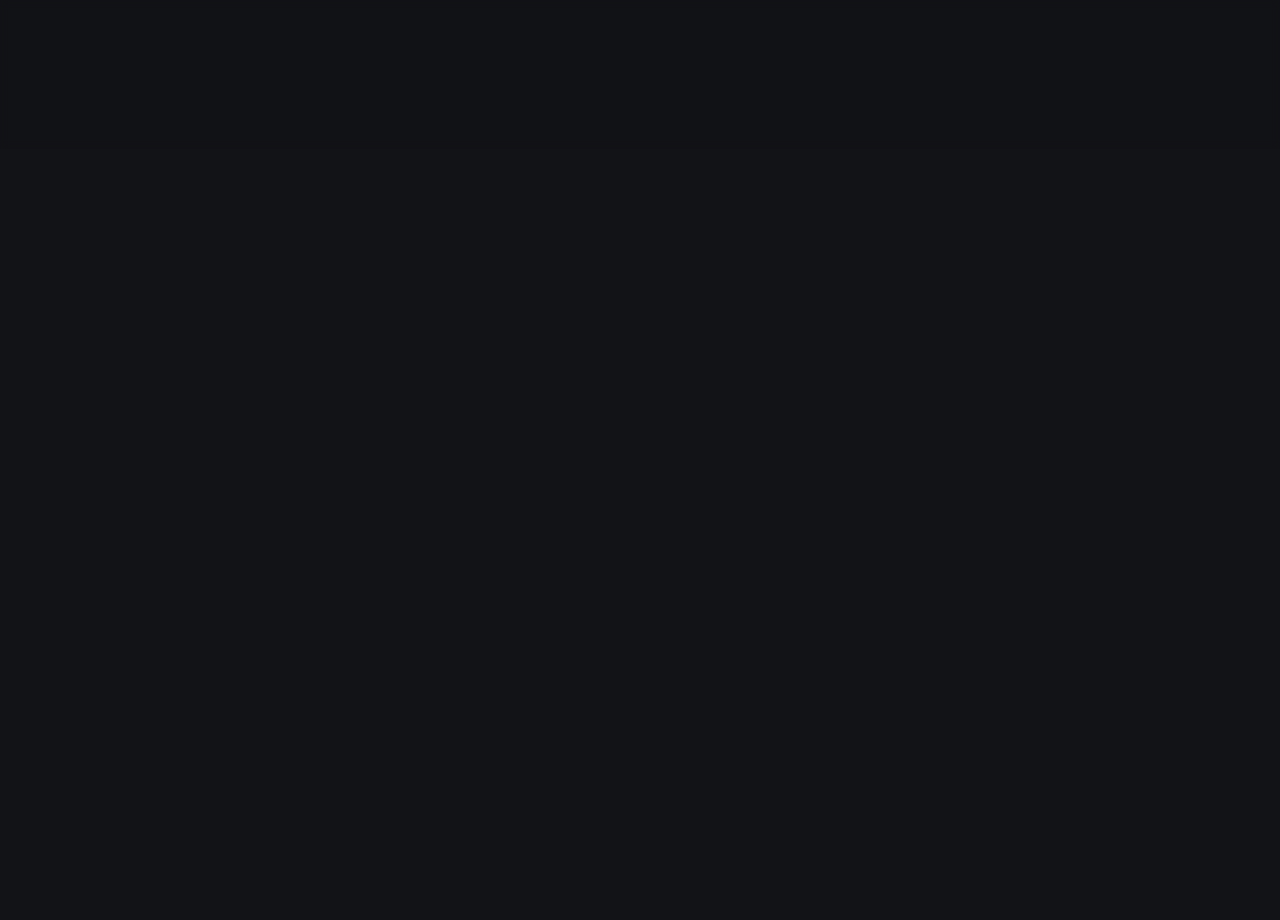
==== index.html @ 2f07afd9 "Added home page." ====
<!DOCTYPE html>
<html lang="en">

<head>
    <meta charset="UTF-8">
    <meta name="viewport" content="width=device-width, initial-scale=1.0">
    <link rel="preconnect" href="https://fonts.googleapis.com">
    <link rel="preconnect" href="https://fonts.gstatic.com" crossorigin>

    <link rel="shortcut icon" href="assets/icons/favicon.ico" type="image/x-icon">
    <title>devspace &bull; coderadi</title>

    <meta name="description"
        content="coderadi devspace is Aditya's digital studio where he builds demo assets and mockups in his spare time and he uses this space as a medium to provide webpage previews to clients.">

    <meta name="keywords"
        content="coderadi, devspace, coderadi devspace, coderadi space, coderadi studio, coderadi digital, coderadi clients library, coderadi assets library, coderadi library">

    <link rel="stylesheet" href="styles/utility.css">
    <link rel="stylesheet" href="styles/pages/index.css">
</head>

<body>
    <div class="loader p-20 bg-main center">
        <svg width="600" height="120" viewBox="0 0 600 120" fill="none" xmlns="http://www.w3.org/2000/svg">
            <path
                d="M28.3182 94.2272C23.0152 94.2272 18.2121 92.8636 13.9091 90.1363C9.63638 87.3788 6.24244 83.3333 3.72728 78C1.24244 72.6363 1.14441e-05 66.0606 1.14441e-05 58.2727C1.14441e-05 50.2727 1.28789 43.6212 3.86365 38.3182C6.43941 32.9848 9.86365 29 14.1364 26.3636C18.4394 23.6969 23.1515 22.3636 28.2727 22.3636C32.1818 22.3636 35.4394 23.0303 38.0455 24.3636C40.6818 25.6666 42.803 27.303 44.4091 29.2727C46.0455 31.2121 47.2879 33.1212 48.1364 35H48.7273V-3.05176e-05H68.0455V93.0909H48.9546V81.9091H48.1364C47.2273 83.8485 45.9394 85.7727 44.2727 87.6818C42.6364 89.5606 40.5 91.1212 37.8636 92.3636C35.2576 93.606 32.0758 94.2272 28.3182 94.2272ZM34.4546 78.8182C37.5758 78.8182 40.2121 77.9697 42.3636 76.2727C44.5455 74.5454 46.2121 72.1363 47.3636 69.0454C48.5455 65.9545 49.1364 62.3333 49.1364 58.1818C49.1364 54.0303 48.5606 50.4242 47.4091 47.3636C46.2576 44.303 44.5909 41.9394 42.4091 40.2727C40.2273 38.606 37.5758 37.7727 34.4546 37.7727C31.2727 37.7727 28.5909 38.6363 26.4091 40.3636C24.2273 42.0909 22.5758 44.4848 21.4546 47.5454C20.3333 50.606 19.7727 54.1515 19.7727 58.1818C19.7727 62.2424 20.3333 65.8333 21.4546 68.9545C22.6061 72.0454 24.2576 74.4697 26.4091 76.2272C28.5909 77.9545 31.2727 78.8182 34.4546 78.8182ZM115.784 94.4545C108.602 94.4545 102.42 93 97.2386 90.0909C92.0871 87.1515 88.1174 83 85.3296 77.6363C82.5417 72.2424 81.1477 65.8636 81.1477 58.5C81.1477 51.3182 82.5417 45.0151 85.3296 39.5909C88.1174 34.1666 92.0417 29.9394 97.1023 26.9091C102.193 23.8788 108.163 22.3636 115.011 22.3636C119.617 22.3636 123.905 23.106 127.875 24.5909C131.875 26.0454 135.36 28.2424 138.33 31.1818C141.33 34.1212 143.663 37.8182 145.33 42.2727C146.996 46.6969 147.83 51.8788 147.83 57.8182V63.1363H88.875V51.1363H129.602C129.602 48.3485 128.996 45.8788 127.784 43.7272C126.572 41.5757 124.89 39.8939 122.739 38.6818C120.617 37.4394 118.148 36.8182 115.33 36.8182C112.39 36.8182 109.784 37.5 107.511 38.8636C105.269 40.1969 103.511 42 102.239 44.2727C100.966 46.5151 100.314 49.0151 100.284 51.7727V63.1818C100.284 66.6363 100.92 69.6212 102.193 72.1363C103.496 74.6515 105.33 76.5909 107.693 77.9545C110.057 79.3182 112.86 80 116.102 80C118.254 80 120.223 79.6969 122.011 79.0909C123.799 78.4848 125.33 77.5757 126.602 76.3636C127.875 75.1515 128.845 73.6666 129.511 71.9091L147.42 73.0909C146.511 77.3939 144.648 81.1515 141.83 84.3636C139.042 87.5454 135.436 90.0303 131.011 91.8182C126.617 93.5757 121.542 94.4545 115.784 94.4545ZM223.682 23.2727L199.273 93.0909H177.455L153.045 23.2727H173.5L188 73.2272H188.727L203.182 23.2727H223.682ZM291.682 43.1818L273.955 44.2727C273.652 42.7575 273 41.3939 272 40.1818C271 38.9394 269.682 37.9545 268.045 37.2272C266.439 36.4697 264.515 36.0909 262.273 36.0909C259.273 36.0909 256.742 36.7272 254.682 38C252.621 39.2424 251.591 40.9091 251.591 43C251.591 44.6666 252.258 46.0757 253.591 47.2272C254.924 48.3788 257.212 49.303 260.455 50L273.091 52.5454C279.879 53.9394 284.939 56.1818 288.273 59.2727C291.606 62.3636 293.273 66.4242 293.273 71.4545C293.273 76.0303 291.924 80.0454 289.227 83.5C286.561 86.9545 282.894 89.6515 278.227 91.5909C273.591 93.5 268.242 94.4545 262.182 94.4545C252.939 94.4545 245.576 92.5303 240.091 88.6818C234.636 84.803 231.439 79.5303 230.5 72.8636L249.545 71.8636C250.121 74.6818 251.515 76.8333 253.727 78.3182C255.939 79.7727 258.773 80.5 262.227 80.5C265.621 80.5 268.348 79.8485 270.409 78.5454C272.5 77.2121 273.561 75.5 273.591 73.4091C273.561 71.6515 272.818 70.2121 271.364 69.0909C269.909 67.9394 267.667 67.0606 264.636 66.4545L252.545 64.0454C245.727 62.6818 240.652 60.3182 237.318 56.9545C234.015 53.5909 232.364 49.303 232.364 44.0909C232.364 39.606 233.576 35.7424 236 32.5C238.455 29.2575 241.894 26.7575 246.318 25C250.773 23.2424 255.985 22.3636 261.955 22.3636C270.773 22.3636 277.712 24.2272 282.773 27.9545C287.864 31.6818 290.833 36.7575 291.682 43.1818ZM305.466 119.273V23.2727H324.557V35H325.42C326.269 33.1212 327.496 31.2121 329.102 29.2727C330.739 27.303 332.86 25.6666 335.466 24.3636C338.102 23.0303 341.375 22.3636 345.284 22.3636C350.375 22.3636 355.072 23.6969 359.375 26.3636C363.678 29 367.117 32.9848 369.693 38.3182C372.269 43.6212 373.557 50.2727 373.557 58.2727C373.557 66.0606 372.299 72.6363 369.784 78C367.299 83.3333 363.905 87.3788 359.602 90.1363C355.33 92.8636 350.542 94.2272 345.239 94.2272C341.481 94.2272 338.284 93.606 335.648 92.3636C333.042 91.1212 330.905 89.5606 329.239 87.6818C327.572 85.7727 326.299 83.8485 325.42 81.9091H324.83V119.273H305.466ZM324.42 58.1818C324.42 62.3333 324.996 65.9545 326.148 69.0454C327.299 72.1363 328.966 74.5454 331.148 76.2727C333.33 77.9697 335.981 78.8182 339.102 78.8182C342.254 78.8182 344.92 77.9545 347.102 76.2272C349.284 74.4697 350.936 72.0454 352.057 68.9545C353.208 65.8333 353.784 62.2424 353.784 58.1818C353.784 54.1515 353.223 50.606 352.102 47.5454C350.981 44.4848 349.33 42.0909 347.148 40.3636C344.966 38.6363 342.284 37.7727 339.102 37.7727C335.951 37.7727 333.284 38.606 331.102 40.2727C328.951 41.9394 327.299 44.303 326.148 47.3636C324.996 50.4242 324.42 54.0303 324.42 58.1818ZM406.375 94.4091C401.92 94.4091 397.951 93.6363 394.466 92.0909C390.981 90.5151 388.223 88.1969 386.193 85.1363C384.193 82.0454 383.193 78.1969 383.193 73.5909C383.193 69.7121 383.905 66.4545 385.33 63.8182C386.754 61.1818 388.693 59.0606 391.148 57.4545C393.602 55.8485 396.39 54.6363 399.511 53.8182C402.663 53 405.966 52.4242 409.42 52.0909C413.481 51.6666 416.754 51.2727 419.239 50.9091C421.723 50.5151 423.527 49.9394 424.648 49.1818C425.769 48.4242 426.33 47.303 426.33 45.8182V45.5454C426.33 42.6666 425.42 40.4394 423.602 38.8636C421.814 37.2878 419.269 36.5 415.966 36.5C412.481 36.5 409.708 37.2727 407.648 38.8182C405.587 40.3333 404.223 42.2424 403.557 44.5454L385.648 43.0909C386.557 38.8485 388.345 35.1818 391.011 32.0909C393.678 28.9697 397.117 26.5757 401.33 24.9091C405.572 23.2121 410.481 22.3636 416.057 22.3636C419.936 22.3636 423.648 22.8182 427.193 23.7272C430.769 24.6363 433.936 26.0454 436.693 27.9545C439.481 29.8636 441.678 32.3182 443.284 35.3182C444.89 38.2878 445.693 41.8485 445.693 46V93.0909H427.33V83.4091H426.784C425.663 85.5909 424.163 87.5151 422.284 89.1818C420.405 90.8182 418.148 92.106 415.511 93.0454C412.875 93.9545 409.83 94.4091 406.375 94.4091ZM411.92 81.0454C414.769 81.0454 417.284 80.4848 419.466 79.3636C421.648 78.2121 423.36 76.6666 424.602 74.7272C425.845 72.7879 426.466 70.5909 426.466 68.1363V60.7272C425.86 61.1212 425.027 61.4848 423.966 61.8182C422.936 62.1212 421.769 62.4091 420.466 62.6818C419.163 62.9242 417.86 63.1515 416.557 63.3636C415.254 63.5454 414.072 63.7121 413.011 63.8636C410.739 64.1969 408.754 64.7272 407.057 65.4545C405.36 66.1818 404.042 67.1666 403.102 68.4091C402.163 69.6212 401.693 71.1363 401.693 72.9545C401.693 75.5909 402.648 77.606 404.557 79C406.496 80.3636 408.951 81.0454 411.92 81.0454ZM492.261 94.4545C485.11 94.4545 478.958 92.9394 473.807 89.9091C468.686 86.8485 464.746 82.606 461.989 77.1818C459.261 71.7575 457.898 65.5151 457.898 58.4545C457.898 51.303 459.277 45.0303 462.034 39.6363C464.822 34.2121 468.777 29.9848 473.898 26.9545C479.019 23.8939 485.11 22.3636 492.17 22.3636C498.261 22.3636 503.595 23.4697 508.17 25.6818C512.746 27.8939 516.367 31 519.034 35C521.701 39 523.17 43.6969 523.443 49.0909H505.17C504.655 45.606 503.292 42.803 501.08 40.6818C498.898 38.5303 496.034 37.4545 492.489 37.4545C489.489 37.4545 486.867 38.2727 484.625 39.9091C482.413 41.5151 480.686 43.8636 479.443 46.9545C478.201 50.0454 477.58 53.7879 477.58 58.1818C477.58 62.6363 478.186 66.4242 479.398 69.5454C480.64 72.6666 482.383 75.0454 484.625 76.6818C486.867 78.3182 489.489 79.1363 492.489 79.1363C494.701 79.1363 496.686 78.6818 498.443 77.7727C500.231 76.8636 501.701 75.5454 502.852 73.8182C504.034 72.0606 504.807 69.9545 505.17 67.5H523.443C523.14 72.8333 521.686 77.5303 519.08 81.5909C516.504 85.6212 512.943 88.7727 508.398 91.0454C503.852 93.3182 498.473 94.4545 492.261 94.4545ZM567.659 94.4545C560.477 94.4545 554.295 93 549.114 90.0909C543.962 87.1515 539.992 83 537.205 77.6363C534.417 72.2424 533.023 65.8636 533.023 58.5C533.023 51.3182 534.417 45.0151 537.205 39.5909C539.992 34.1666 543.917 29.9394 548.977 26.9091C554.068 23.8788 560.038 22.3636 566.886 22.3636C571.492 22.3636 575.78 23.106 579.75 24.5909C583.75 26.0454 587.235 28.2424 590.205 31.1818C593.205 34.1212 595.538 37.8182 597.205 42.2727C598.871 46.6969 599.705 51.8788 599.705 57.8182V63.1363H540.75V51.1363H581.477C581.477 48.3485 580.871 45.8788 579.659 43.7272C578.447 41.5757 576.765 39.8939 574.614 38.6818C572.492 37.4394 570.023 36.8182 567.205 36.8182C564.265 36.8182 561.659 37.5 559.386 38.8636C557.144 40.1969 555.386 42 554.114 44.2727C552.841 46.5151 552.189 49.0151 552.159 51.7727V63.1818C552.159 66.6363 552.795 69.6212 554.068 72.1363C555.371 74.6515 557.205 76.5909 559.568 77.9545C561.932 79.3182 564.735 80 567.977 80C570.129 80 572.098 79.6969 573.886 79.0909C575.674 78.4848 577.205 77.5757 578.477 76.3636C579.75 75.1515 580.72 73.6666 581.386 71.9091L599.295 73.0909C598.386 77.3939 596.523 81.1515 593.705 84.3636C590.917 87.5454 587.311 90.0303 582.886 91.8182C578.492 93.5757 573.417 94.4545 567.659 94.4545Z"
                fill="#F4F4F6" />
        </svg>
    </div>

    <svg style="position: absolute; width: 0; height: 0;">
        <filter id="glass" x="-50%" y="-50%" width="200%" height="200%" primitiveUnits="objectBoundingBox">

            <feTurbulence type="fractalNoise" baseFrequency="0.028" numOctaves="2" seed="4" result="map" />

            <feGaussianBlur in="SourceGraphic" stdDeviation="0.02" result="blur" />

            <feDisplacementMap id="disp" in="blur" in2="map" scale="0.8" xChannelSelector="R" yChannelSelector="G">
            </feDisplacementMap>
        </filter>
    </svg>

    <header class="header w-full">
        <section class="section p-20 grid cols-3">
            <button class="menu-btn link btn row gap-12">
                <div class="menu-symbol menu-toggled column gap-8">
                    <div class="bar bar1"></div>
                    <div class="bar bar2"></div>
                </div>

                <span class="text">Menu</span>
            </button>

            <div class="center">
                <a href="/index.html" class="link">
                    <img src="assets/icons/logo.png" alt="coderadi logo" class="img logo">
                </a>
            </div>

            <div class="actions row h-en gap-8">
                <a href="#work" class="link symbol">support_agent</a>
                <a href="#current" class="link symbol">folder_code</a>
            </div>
        </section>

        <section class="section p-20 res-row h-en gap-16">
            <a href="#about" class="link">About devspace</a>
            <a href="https://coderadi.in" target="_blank" rel="noopener noreferrer" class="link">Official</a>
        </section>
    </header>

    <nav class="nav menu-toggled">
        <section class="section p-20 column h-sb">
            <div class="spare-element"></div>

            <ul class="list column gap-16 text-right">
                <li><a href="/index.html#about" class="link uppercase fw-500">about</a></li>
            </ul>

            <span class="mini">coderadi devspace</span>
        </section>
    </nav>

    <main class="main" id="main">
        <section class="hero h-screen" id="hero">
            <section class="section p-48 grid cols-auto-320 gap-24 v-en">
                <div class="text-content column gap-24">
                    <div class="head column gap-4">
                        <span class="mini uppercase fw-500 text-muted">devspace</span>
                        <h1 class="h1">coderadi space</h1>
                    </div>

                    <div class="body column gap-4">
                        <p class="para">A separate space for my demo assets and mockups. Here you can explore different
                            niche-specific webpage designs for your business.</p>
                            
                        <a href="#explore" class="link btn rounded-full ph-16 pv-12 cta">Explore now</a>
                    </div>
                </div>

                <div class="illustrations grid cols-2 gap-12">
                    <div class="illustration column gap-12 p-16 rounded-16">
                        <div class="head column gap-4">
                            <span class="symbol">art_track</span>
                            <span class="text fs-20">Assets library</span>
                        </div>

                        <p class="para">A collection of all demo and mockups built by me in my spare time to improve my UIUX skills.</p>
                    </div>
                    
                    <div class="illustration column gap-12 p-16 rounded-16">
                        <div class="head column gap-4">
                            <span class="symbol">mobile_layout</span>
                            <span class="text fs-20">Client dev-studio</span>
                        </div>

                        <p class="para">A digital studio to provide a preview mockups of webpage designs to clients.</p>
                    </div>
                </div>
            </section>
        </section>

        <section class="explore" id="explore">
            
        </section>
    </main>

    <script type="module" src="scripts/utility.js"></script>
    <script type="module" src="scripts/pages/index.js"></script>
</body>

</html>
---- styles/utility.css ----
/* ================================================== */
/* IMPORTS */
/* ================================================== */

@import url('https://fonts.googleapis.com/css2?family=Inter:ital,opsz,wght@0,14..32,100..900;1,14..32,100..900&family=Roboto+Condensed:ital,wght@0,100..900;1,100..900&display=swap');
@import url("https://fonts.googleapis.com/css2?family=Material+Symbols+Outlined:opsz,wght,FILL,GRAD@20..48,100..700,0..1,-50..200");

/* ================================================== */
/* KEYFRAMES */
/* ================================================== */

@keyframes loaderAnimation {
    0%, 100% { stroke-dashoffset: 500; }
    50% { stroke-dashoffset: 0; }
}

@keyframes animatedArrowAnimation {
    0%, 100% { transform: translateY(0) }
    50% { transform: translateY(-48px) }
}

@keyframes clickAnimation {
    0%, 100% { transform: scale(1); }
    50% { transform: scale(0.95); }
}

.animated-arrow {
    position: absolute;
    bottom: 20px;
    left: 50%;
    right: 50%;
    animation: animatedArrowAnimation 2s cubic-bezier(0.7,0.1,0.5,0.9) infinite;
}

.anim-clicked { animation: clickAnimation 0.3s ease forwards; }

/* ================================================== */
/* LOADER */
/* ================================================== */

.loader {
    position: fixed;
    inset: 0;
    z-index: 99;
    pointer-events: auto;
    transition:
        opacity 0.5s ease-in-out,
        visibility 0.5s ease-in-out;
}

.loader svg path {
    fill: transparent;
    stroke: var(--color-text-main);
    stroke-width: 2px;
    stroke-dasharray: 500;
    stroke-dashoffset: 500;
    animation: loaderAnimation 4s ease-in-out;
}

/* ================================================== */
/* ! ANIMATIONS */
/* ================================================== */

.section {
    opacity: 0;
    transform: translateY(20px);
    transition:
        opacity 0.6s ease,
        transform 0.6s ease;
}

.section.visible {
    opacity: 1;
    transform: none;
}

@media (prefers-reduced-motion: reduce) {
    .section,
    .section.visible {
        opacity: 1;
        transform: none;
        transition: none;
    }
}

/* ================================================== */
/* HEADER */
/* ================================================== */

.header {
    position: sticky;
    top: -89px;
    background-color: var(--color-surface-main);
    backdrop-filter: blur(4px);
    z-index: 99;
}

.header .section:first-child { border-bottom: 1px solid var(--color-border-dark); }
.header .menu-symbol { transition: gap 0.3s, transform 0.5s; }
.header .menu-btn:hover .menu-symbol .bar { background-color: var(--color-text-alt); }

.header .menu-symbol .bar {
    width: 20px;
    height: 2px;
    background-color: var(--color-text-main);
    transition: transform 0.4s, background-color 0.3s;
    margin: -1px;
}

.header .menu-symbol.active {
    transform: rotateX(180deg);
    gap: 0;
}

.header .menu-symbol.active .bar1 { transform: rotate(45deg); }
.header .menu-symbol.active .bar2 { transform: rotate(-45deg); }

/* ================================================== */
/* NAV */
/* ================================================== */

.nav {
    position: fixed;
    z-index: 50;
    top: 0;
    left: 0;
    width: min(768px, 80vw);
    backdrop-filter: blur(4px);
    background-color: var(--color-surface-main);
    transition: opacity 0.3s, transform 1s cubic-bezier(0.7,0.1,0.5,0.9), height 0.3s;
    transform: translateX(-100%);
    opacity: 0;
    height: 100dvh;
}

.nav.active {
    transform: translateX(0);
    opacity: 1;
}

.nav .list li {
    transform: translateX(-100%);
    transition: transform 1s;
    transition-timing-function: inherit;
}

.nav .list li:nth-child(1) { transition-delay: 100ms; }
.nav .list li:nth-child(2) { transition-delay: 200ms; }
.nav .list li:nth-child(3) { transition-delay: 300ms; }
.nav .list li:nth-child(4) { transition-delay: 400ms; }
.nav .list li:nth-child(5) { transition-delay: 500ms; }
.nav .list li:nth-child(6) { transition-delay: 600ms; }

.nav.active .list li { transform: translateX(0); }

/* ================================================== */
/* BASIC */
/* ================================================== */

:root {
    --color-bg-main: #121317;
    --color-bg-card: #1B1C22;

    --color-text-main: #F4F4F6;
    --color-text-alt: #9A9AAC;
    
    --color-accent-main: #F4F4F6;
    --color-accent-alt: #AFB2C0;

    --color-surface-main: #12131757;
    --color-surface-alt: #FFFFFF1A;
    
    --color-border-dark: #FFFFFF4D;
    --color-border-light: #FFFFFF33;
}

* {
    margin: 0;
    padding: 0;
    font-family: "Inter", sans-serif;
    box-sizing: border-box;
    letter-spacing: 1px;
    scrollbar-width: thin;
    scrollbar-color: var(--color-accent-alt) transparent;
}

*::selection {
    background-color: var(--color-text-alt);
    color: var(--color-text-main);
}

/* ================================================== */
/* CONTAINERS */
/* ================================================== */

body {
    background-color: var(--color-bg-main);
    color: var(--color-text-main);
    min-height: 100vh;
}

html {
    scroll-behavior: smooth;
    scrollbar-width: thin;
    scrollbar-color: var(--color-accent-alt) transparent;
}

.section {
    max-width: 1696px;
    height: 100%;
    width: 100%;
    margin: 0 auto;
}

.hero {
    margin-top: -149px;
    transition: height 0.3s;
    height: 100dvh;
}

@media (max-width: 568px) {
    .section.p-48 { padding: 20px !important; }
}

/* ================================================== */
/* DISPLAY */
/* ================================================== */

.hidden { display: none; }
.flex { display: flex; }
.grid { display: grid; }

/* ================================================== */
/* FLEX */
/* ================================================== */

.row {
    display: flex;
    align-items: center;
}

.column {
    display: flex;
    flex-direction: column;
}

.res-row {
    display: flex;
    align-items: center;
    flex-wrap: wrap;
}

.v-center { align-items: center; }
.v-en { align-items: end; }
.v-st { align-items: start; }
.h-center { justify-content: center; }
.h-en { justify-content: end; }
.h-se { justify-content: space-evenly; }
.h-sb { justify-content: space-between; }
.center { display: flex; align-items: center; justify-content: center; }

/* ================================================== */
/* GRID */
/* ================================================== */

.cols-1 { grid-template-columns: repeat(1, minmax(0, 1fr)); }
.cols-2 { grid-template-columns: repeat(2, minmax(0, 1fr)); }
.cols-3 { grid-template-columns: repeat(3, minmax(0, 1fr)); }
.cols-4 { grid-template-columns: repeat(4, minmax(0, 1fr)); }
.cols-auto-400 { grid-template-columns: repeat(auto-fit, minmax(min(400px, 100%), 1fr)); }
.cols-auto-320 { grid-template-columns: repeat(auto-fit, minmax(min(320px, 100%), 1fr)); }
.rows-1 { grid-template-rows: repeat(1, minmax(0, 1fr)); }
.rows-2 { grid-template-rows: repeat(2, minmax(0, 1fr)); }
.rows-3 { grid-template-rows: repeat(3, minmax(0, 1fr)); }

/* ================================================== */
/* GAP */
/* ================================================== */

.gap-4 { gap: 4px; }
.gap-8 { gap: 8px; }
.gap-12 { gap: 12px; }
.gap-16 { gap: 16px; }
.gap-20 { gap: 20px; }
.gap-24 { gap: 24px; }
.gap-32 { gap: 32px; }
.gap-40 { gap: 40px; }
.gap-48 { gap: 48px; }
.gap-64 { gap: 64px; }
.gap-96 { gap: 96px; }

/* ================================================== */
/* SPACING */
/* ================================================== */

.m-4 { margin: 4px; }
.m-8 { margin: 8px; }
.m-12 { margin: 12px; }
.m-16 { margin: 16px; }
.m-20 { margin: 20px; }
.m-24 { margin: 24px; }
.m-32 { margin: 32px; }
.m-auto { margin: auto; }
.mx-auto { margin: 0 auto;}

.mv-4 { margin-top: 4px; margin-bottom: 4px; }
.mv-8 { margin-top: 8px; margin-bottom: 8px; }
.mv-12 { margin-top: 12px; margin-bottom: 12px; }
.mv-16 { margin-top: 16px; margin-bottom: 16px; }
.mv-20 { margin-top: 20px; margin-bottom: 20px; }
.mv-24 { margin-top: 24px; margin-bottom: 24px; }
.mv-32 { margin-top: 32px; margin-bottom: 32px; }
.mv-48 { margin-top: 48px; margin-bottom: 48px; }
.mv-64 { margin-top: 64px; margin-bottom: 64px; }

.mh-4 { margin: 0 4px; }
.mh-8 { margin: 0 8px; }
.mh-12 { margin: 0 12px; }
.mh-16 { margin: 0 16px; }
.mh-20 { margin: 0 20px; }
.mh-24 { margin: 0 24px; }
.mh-32 { margin: 0 32px; }
.mh-auto { margin-left: auto; margin-right: auto; }

.p-4 { padding: 4px; }
.p-8 { padding: 8px; }
.p-12 { padding: 12px; }
.p-16 { padding: 16px; }
.p-20 { padding: 20px; }
.p-24 { padding: 24px; }
.p-32 { padding: 32px; }
.p-48 { padding: 48px; }
.p-96 { padding: 96px; }

.ph-4 { padding-left: 4px; padding-right: 4px; }
.ph-8 { padding-left: 8px; padding-right: 8px; }
.ph-12 { padding-left: 12px; padding-right: 12px; }
.ph-16 { padding-left: 16px; padding-right: 16px; }
.ph-20 { padding-left: 20px; padding-right: 20px; }
.ph-24 { padding-left: 24px; padding-right: 24px; }
.ph-32 { padding-left: 32px; padding-right: 32px; }

.pv-4 { padding-top: 4px; padding-bottom: 4px; }
.pv-8 { padding-top: 8px; padding-bottom: 8px; }
.pv-12 { padding-top: 12px; padding-bottom: 12px; }
.pv-16 { padding-top: 16px; padding-bottom: 16px; }
.pv-20 { padding-top: 20px; padding-bottom: 20px; }
.pv-24 { padding-top: 24px; padding-bottom: 24px; }
.pv-32 { padding-top: 32px; padding-bottom: 32px; }

.pt-60 { padding-top: 60px; }

/* ================================================== */
/* SIZE */
/* ================================================== */

.w-auto { width: auto; }
.w-full { width: 100%; }
.w-fit { width: fit-content; }
.h-auto { height: auto; }
.h-full { height: 100%; }
.h-fit { height: fit-content; }
.h-screen { height: 100vh; }
.min-h-screen { min-height: 100vh; }

/* ================================================== */
/* TYPOGRAPHY */
/* ================================================== */

.text-left { text-align: left; }
.text-center { text-align: center; }
.text-right { text-align: right; }
.uppercase { text-transform: uppercase !important; }
.lowercase { text-transform: lowercase !important; }
.capitalize { text-transform: capitalize !important; }
.normal-case { text-transform: none !important; }

.fs-12 { font-size: 12px !important; }
.fs-16 { font-size: 16px !important; }
.fs-20 { font-size: 20px !important; }
.fs-24 { font-size: 24px !important; }
.fs-32 { font-size: 32px !important; }
.fs-36 { font-size: 36px !important; }
.fs-48 { font-size: min(48px, 8vw) !important; }
.fs-64 { font-size: min(64px, 10vw) !important; }
.fs-96 { font-size: min(96px, 12vw) !important; }
.fs-128 { font-size: min(128px, 14vw) !important; }

.fw-400 { font-weight: 400 !important; }
.fw-500 { font-weight: 500 !important; }
.fw-600 { font-weight: 600 !important; }
.fw-700 { font-weight: 700 !important; }

.text-muted { color: var(--color-text-alt); }
.text-normal { color: var(--color-text-main); }
.spacing-2 { letter-spacing: 2px; }

.fn-inter { font-family: "Inter", sans-serif !important; }
.fn-robo { font-family: "Roboto Condensed", sans-serif !important; }

.h1 {
    font-family: "Roboto Condensed", sans-serif;
    font-weight: normal;
    text-transform: uppercase;
    font-size: 36px;
    letter-spacing: 2px;
}

.h2 {
    font-family: "Roboto Condensed", sans-serif;
    font-weight: 400;
    text-transform: uppercase;
    font-size: 32px;
    letter-spacing: 2px;
}

.h2-lw {
    font-family: "Roboto Condensed", sans-serif;
    font-weight: 400;
    font-size: 32px;
    letter-spacing: 2px;
}

.h3 {
    font-family: "Roboto Condensed", sans-serif;
    font-weight: 400;
    font-size: 24px;
    letter-spacing: 1px;
}

.text, .para {
    font-weight: 400;
    font-size: 16px;
    letter-spacing: 1px;
}

.mini {
    font-weight: 400;
    font-size: 12px;
    letter-spacing: 1px;
}

.highlight { color: var(--color-accent-main); }

/* ================================================== */
/* BORDER */
/* ================================================== */

.border { border: 1px solid var(--color-border); }
.rounded-4 { border-radius: 4px; }
.rounded-8 { border-radius: 8px; }
.rounded-12 { border-radius: 12px; }
.rounded-16 { border-radius: 16px; }
.rounded-32 { border-radius: 32px; }
.rounded-48 { border-radius: 48px; }
.rounded-full { border-radius: 9999px; }

/* ================================================== */
/* EFFECTS */
/* ================================================== */

.shadow { box-shadow: 5px 5px 10px -5px var(--color-accent-alt); }

/* ================================================== */
/* COLORS */
/* ================================================== */

.bg-main { background-color: var(--color-bg-main); }
.bg-card { background-color: var(--color-bg-card); }

/* ================================================== */
/* INPUTS */
/* ================================================== */

.input {
    background-color: var(--color-surface-alt);
    color: var(--color-text-main);
    border: 1px solid var(--color-border);
    padding: 8px;
    border-radius: 8px;
    outline: none;
}

textarea.input {
    height: 148px;
    resize: vertical;
}

.btn {
    background-color: transparent;
    cursor: pointer;
    border: none;
    text-align: center;
    width: fit-content;
    text-decoration: none;
}

.ot {
    border: 1px solid var(--color-border);
    color: var(--color-text-main);
    transition: color 0.3s;
}
.ot:hover { color: var(--color-text-alt); }

.fl {
    background-color: var(--color-accent-main);
    color: var(--color-bg-card) !important;
    transition: background-color 0.3s;
}
.fl:hover {
    background-color: var(--color-accent-alt);
}

.icon-ot {
    display: flex;
    align-items: center;
    justify-content: center;
    gap: 8px;
    border: 1px solid var(--color-border);
    color: var(--color-text-main);
    transition: color 0.3s;
}
.icon-ot:hover { color: var(--color-text-alt); }

.icon-fl {
    display: flex;
    align-items: center;
    justify-content: center;
    gap: 8px;
    background-color: var(--color-accent-main);
    color: var(--color-bg-card) !important;
    transition: background-color 0.3s;
}
.icon-fl:hover { 
    background-color: var(--color-accent-alt);
 }

/* ================================================== */
/* LINKS */
/* ================================================== */

.link {
    text-decoration: none;
    font-weight: 500;
    color: var(--color-text-main);
    cursor: pointer;
    -webkit-tap-highlight-color: transparent;
    outline: none;
    transition: color 0.3s;
}

.ulink {
    text-decoration: underline;
    font-weight: 500;
    color: var(--color-text-main);
    cursor: pointer;
    text-underline-offset: 5px;
    -webkit-tap-highlight-color: transparent;
    outline: none;
    transition: color 0.3s;
}

.link:hover, .ulink:hover { color: var(--color-text-alt); }

/* ================================================== */
/* IMAGES */
/* ================================================== */

.img {
    width: 100%;
    height: auto;
    vertical-align: bottom;
}

.logo {
    width: 48px;
    height: 48px;
    object-fit: cover;
    aspect-ratio: 1 / 1;
    border-radius: 8px;
}

.icon {
    width: 24px;
    height: 24px;
    object-fit: cover;
    vertical-align: bottom;
}

.symbol {
  font-family: 'Material Symbols Outlined';
  font-weight: normal;
  font-style: normal;
  font-size: 24px;
  display: inline-block;
  line-height: 1;
  text-transform: none;
  letter-spacing: normal;
  word-wrap: normal;
  white-space: nowrap;
  direction: ltr;
  vertical-align: bottom;
}

.fl-icon {font-variation-settings: 'FILL' 1, 'wght' 700, 'GRAD' 0, 'opsz' 48;}

/* ================================================== */
/* OTHER ELEMENTS */
/* ================================================== */

.divider { border: 1px solid var(--color-border-dark); }
.divider-l { border: 2px solid var(--color-border-dark); }

.disabled {
    background-color: var(--color-border-dark);
    color: var(--color-text-alt);
    cursor: not-allowed;
    opacity: 0.6;
}

.disabled-alt {
    color: var(--color-text-alt);
    cursor: not-allowed;
    opacity: 0.6;
}

.list { list-style-type: none; }
.no-list { list-style-position: inside; }
---- styles/pages/index.css ----
/* ================================================== */
/* HERO */
/* ================================================== */

.hero {
    background-image: url('/assets/images/desktop/space.webp');
    background-position: center;
    background-size: cover;
}

.hero .text-content .para { max-width: 568px; }

.hero .text-content .cta {
    border: 1px solid var(--color-border-light);
    backdrop-filter: url(#glass);
    box-shadow: 2px 2px 8px 1px var(--color-border-light) inset;
}

.hero .illustrations .illustration {
    box-shadow: 2px 2px 8px 1px var(--color-border-light) inset;
    backdrop-filter: url(#glass);
    transition: box-shadow 0.3s, transform 0.5s ease-out;
}

.hero .illustrations .illustration:hover {
    transform: translateY(-12px);
    box-shadow: 2px 2px 12px 4px var(--color-border-light) inset;
}

/* ================================================== */
/* & RESPONSIVENESS */
/* ================================================== */

@media (max-width: 568px) {
    .hero { background-image: url('/assets/images/phone/space.webp'); }
}

@media (max-width: 425px) {
    .space .illustrations { grid-template-columns: 1fr; }
}
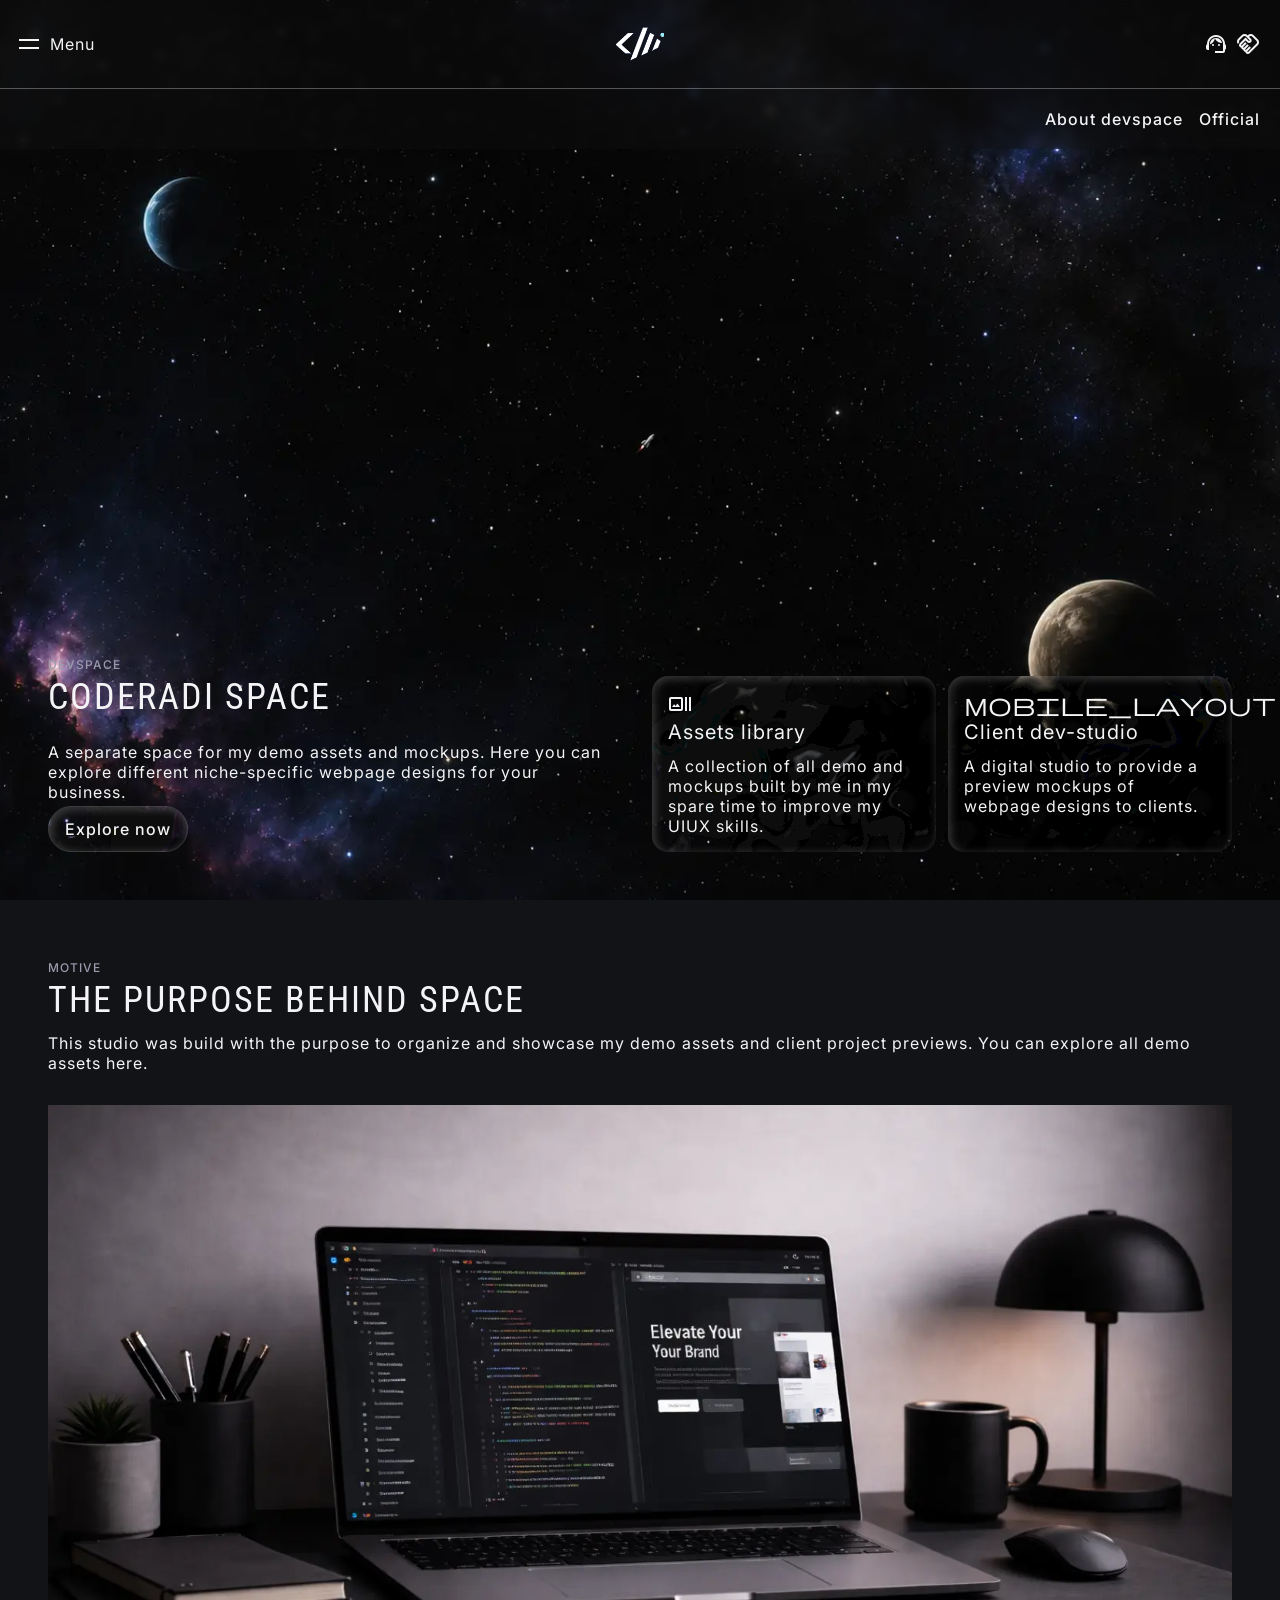
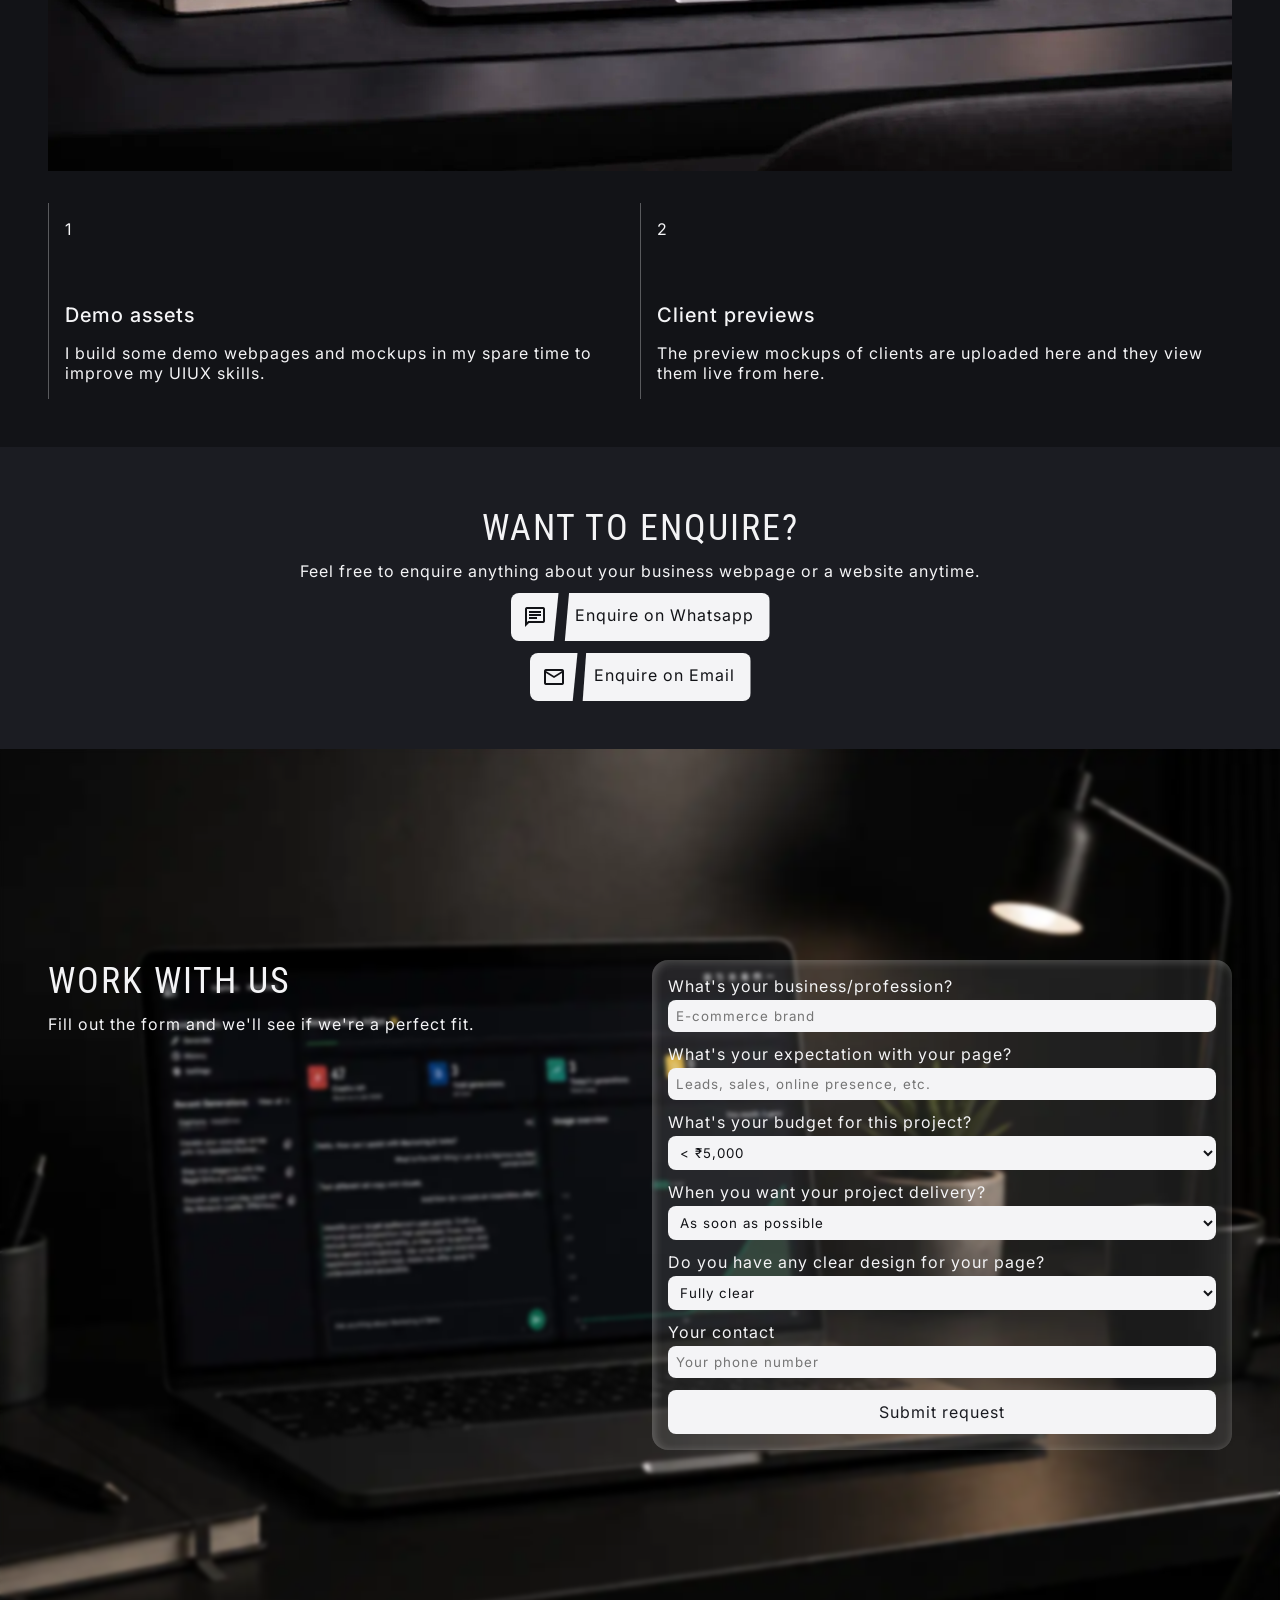
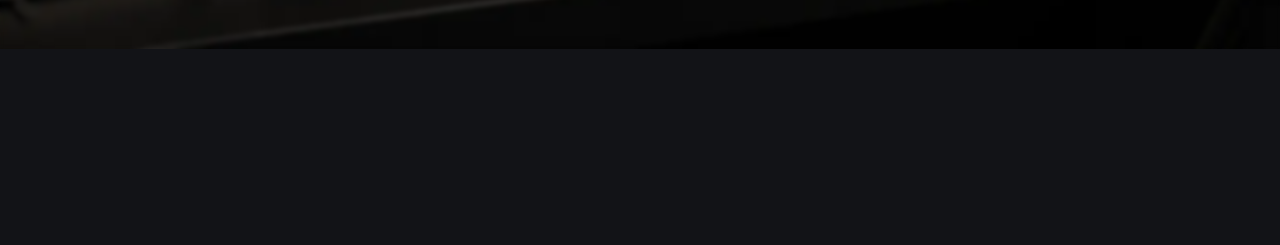
==== commit f7f338d9: "Completed the page." ====
--- a/index.html
+++ b/index.html
@@ -7,7 +7,7 @@
     <link rel="preconnect" href="https://fonts.googleapis.com">
     <link rel="preconnect" href="https://fonts.gstatic.com" crossorigin>
 
-    <link rel="shortcut icon" href="assets/icons/favicon.ico" type="image/x-icon">
+    <link rel="shortcut icon" href="favicon.ico" type="image/x-icon">
     <title>devspace &bull; coderadi</title>
 
     <meta name="description"
@@ -21,25 +21,39 @@
 </head>
 
 <body>
-    <div class="loader p-20 bg-main center">
+    <!-- <div class="loader p-20 bg-main center">
         <svg width="600" height="120" viewBox="0 0 600 120" fill="none" xmlns="http://www.w3.org/2000/svg">
             <path
                 d="M28.3182 94.2272C23.0152 94.2272 18.2121 92.8636 13.9091 90.1363C9.63638 87.3788 6.24244 83.3333 3.72728 78C1.24244 72.6363 1.14441e-05 66.0606 1.14441e-05 58.2727C1.14441e-05 50.2727 1.28789 43.6212 3.86365 38.3182C6.43941 32.9848 9.86365 29 14.1364 26.3636C18.4394 23.6969 23.1515 22.3636 28.2727 22.3636C32.1818 22.3636 35.4394 23.0303 38.0455 24.3636C40.6818 25.6666 42.803 27.303 44.4091 29.2727C46.0455 31.2121 47.2879 33.1212 48.1364 35H48.7273V-3.05176e-05H68.0455V93.0909H48.9546V81.9091H48.1364C47.2273 83.8485 45.9394 85.7727 44.2727 87.6818C42.6364 89.5606 40.5 91.1212 37.8636 92.3636C35.2576 93.606 32.0758 94.2272 28.3182 94.2272ZM34.4546 78.8182C37.5758 78.8182 40.2121 77.9697 42.3636 76.2727C44.5455 74.5454 46.2121 72.1363 47.3636 69.0454C48.5455 65.9545 49.1364 62.3333 49.1364 58.1818C49.1364 54.0303 48.5606 50.4242 47.4091 47.3636C46.2576 44.303 44.5909 41.9394 42.4091 40.2727C40.2273 38.606 37.5758 37.7727 34.4546 37.7727C31.2727 37.7727 28.5909 38.6363 26.4091 40.3636C24.2273 42.0909 22.5758 44.4848 21.4546 47.5454C20.3333 50.606 19.7727 54.1515 19.7727 58.1818C19.7727 62.2424 20.3333 65.8333 21.4546 68.9545C22.6061 72.0454 24.2576 74.4697 26.4091 76.2272C28.5909 77.9545 31.2727 78.8182 34.4546 78.8182ZM115.784 94.4545C108.602 94.4545 102.42 93 97.2386 90.0909C92.0871 87.1515 88.1174 83 85.3296 77.6363C82.5417 72.2424 81.1477 65.8636 81.1477 58.5C81.1477 51.3182 82.5417 45.0151 85.3296 39.5909C88.1174 34.1666 92.0417 29.9394 97.1023 26.9091C102.193 23.8788 108.163 22.3636 115.011 22.3636C119.617 22.3636 123.905 23.106 127.875 24.5909C131.875 26.0454 135.36 28.2424 138.33 31.1818C141.33 34.1212 143.663 37.8182 145.33 42.2727C146.996 46.6969 147.83 51.8788 147.83 57.8182V63.1363H88.875V51.1363H129.602C129.602 48.3485 128.996 45.8788 127.784 43.7272C126.572 41.5757 124.89 39.8939 122.739 38.6818C120.617 37.4394 118.148 36.8182 115.33 36.8182C112.39 36.8182 109.784 37.5 107.511 38.8636C105.269 40.1969 103.511 42 102.239 44.2727C100.966 46.5151 100.314 49.0151 100.284 51.7727V63.1818C100.284 66.6363 100.92 69.6212 102.193 72.1363C103.496 74.6515 105.33 76.5909 107.693 77.9545C110.057 79.3182 112.86 80 116.102 80C118.254 80 120.223 79.6969 122.011 79.0909C123.799 78.4848 125.33 77.5757 126.602 76.3636C127.875 75.1515 128.845 73.6666 129.511 71.9091L147.42 73.0909C146.511 77.3939 144.648 81.1515 141.83 84.3636C139.042 87.5454 135.436 90.0303 131.011 91.8182C126.617 93.5757 121.542 94.4545 115.784 94.4545ZM223.682 23.2727L199.273 93.0909H177.455L153.045 23.2727H173.5L188 73.2272H188.727L203.182 23.2727H223.682ZM291.682 43.1818L273.955 44.2727C273.652 42.7575 273 41.3939 272 40.1818C271 38.9394 269.682 37.9545 268.045 37.2272C266.439 36.4697 264.515 36.0909 262.273 36.0909C259.273 36.0909 256.742 36.7272 254.682 38C252.621 39.2424 251.591 40.9091 251.591 43C251.591 44.6666 252.258 46.0757 253.591 47.2272C254.924 48.3788 257.212 49.303 260.455 50L273.091 52.5454C279.879 53.9394 284.939 56.1818 288.273 59.2727C291.606 62.3636 293.273 66.4242 293.273 71.4545C293.273 76.0303 291.924 80.0454 289.227 83.5C286.561 86.9545 282.894 89.6515 278.227 91.5909C273.591 93.5 268.242 94.4545 262.182 94.4545C252.939 94.4545 245.576 92.5303 240.091 88.6818C234.636 84.803 231.439 79.5303 230.5 72.8636L249.545 71.8636C250.121 74.6818 251.515 76.8333 253.727 78.3182C255.939 79.7727 258.773 80.5 262.227 80.5C265.621 80.5 268.348 79.8485 270.409 78.5454C272.5 77.2121 273.561 75.5 273.591 73.4091C273.561 71.6515 272.818 70.2121 271.364 69.0909C269.909 67.9394 267.667 67.0606 264.636 66.4545L252.545 64.0454C245.727 62.6818 240.652 60.3182 237.318 56.9545C234.015 53.5909 232.364 49.303 232.364 44.0909C232.364 39.606 233.576 35.7424 236 32.5C238.455 29.2575 241.894 26.7575 246.318 25C250.773 23.2424 255.985 22.3636 261.955 22.3636C270.773 22.3636 277.712 24.2272 282.773 27.9545C287.864 31.6818 290.833 36.7575 291.682 43.1818ZM305.466 119.273V23.2727H324.557V35H325.42C326.269 33.1212 327.496 31.2121 329.102 29.2727C330.739 27.303 332.86 25.6666 335.466 24.3636C338.102 23.0303 341.375 22.3636 345.284 22.3636C350.375 22.3636 355.072 23.6969 359.375 26.3636C363.678 29 367.117 32.9848 369.693 38.3182C372.269 43.6212 373.557 50.2727 373.557 58.2727C373.557 66.0606 372.299 72.6363 369.784 78C367.299 83.3333 363.905 87.3788 359.602 90.1363C355.33 92.8636 350.542 94.2272 345.239 94.2272C341.481 94.2272 338.284 93.606 335.648 92.3636C333.042 91.1212 330.905 89.5606 329.239 87.6818C327.572 85.7727 326.299 83.8485 325.42 81.9091H324.83V119.273H305.466ZM324.42 58.1818C324.42 62.3333 324.996 65.9545 326.148 69.0454C327.299 72.1363 328.966 74.5454 331.148 76.2727C333.33 77.9697 335.981 78.8182 339.102 78.8182C342.254 78.8182 344.92 77.9545 347.102 76.2272C349.284 74.4697 350.936 72.0454 352.057 68.9545C353.208 65.8333 353.784 62.2424 353.784 58.1818C353.784 54.1515 353.223 50.606 352.102 47.5454C350.981 44.4848 349.33 42.0909 347.148 40.3636C344.966 38.6363 342.284 37.7727 339.102 37.7727C335.951 37.7727 333.284 38.606 331.102 40.2727C328.951 41.9394 327.299 44.303 326.148 47.3636C324.996 50.4242 324.42 54.0303 324.42 58.1818ZM406.375 94.4091C401.92 94.4091 397.951 93.6363 394.466 92.0909C390.981 90.5151 388.223 88.1969 386.193 85.1363C384.193 82.0454 383.193 78.1969 383.193 73.5909C383.193 69.7121 383.905 66.4545 385.33 63.8182C386.754 61.1818 388.693 59.0606 391.148 57.4545C393.602 55.8485 396.39 54.6363 399.511 53.8182C402.663 53 405.966 52.4242 409.42 52.0909C413.481 51.6666 416.754 51.2727 419.239 50.9091C421.723 50.5151 423.527 49.9394 424.648 49.1818C425.769 48.4242 426.33 47.303 426.33 45.8182V45.5454C426.33 42.6666 425.42 40.4394 423.602 38.8636C421.814 37.2878 419.269 36.5 415.966 36.5C412.481 36.5 409.708 37.2727 407.648 38.8182C405.587 40.3333 404.223 42.2424 403.557 44.5454L385.648 43.0909C386.557 38.8485 388.345 35.1818 391.011 32.0909C393.678 28.9697 397.117 26.5757 401.33 24.9091C405.572 23.2121 410.481 22.3636 416.057 22.3636C419.936 22.3636 423.648 22.8182 427.193 23.7272C430.769 24.6363 433.936 26.0454 436.693 27.9545C439.481 29.8636 441.678 32.3182 443.284 35.3182C444.89 38.2878 445.693 41.8485 445.693 46V93.0909H427.33V83.4091H426.784C425.663 85.5909 424.163 87.5151 422.284 89.1818C420.405 90.8182 418.148 92.106 415.511 93.0454C412.875 93.9545 409.83 94.4091 406.375 94.4091ZM411.92 81.0454C414.769 81.0454 417.284 80.4848 419.466 79.3636C421.648 78.2121 423.36 76.6666 424.602 74.7272C425.845 72.7879 426.466 70.5909 426.466 68.1363V60.7272C425.86 61.1212 425.027 61.4848 423.966 61.8182C422.936 62.1212 421.769 62.4091 420.466 62.6818C419.163 62.9242 417.86 63.1515 416.557 63.3636C415.254 63.5454 414.072 63.7121 413.011 63.8636C410.739 64.1969 408.754 64.7272 407.057 65.4545C405.36 66.1818 404.042 67.1666 403.102 68.4091C402.163 69.6212 401.693 71.1363 401.693 72.9545C401.693 75.5909 402.648 77.606 404.557 79C406.496 80.3636 408.951 81.0454 411.92 81.0454ZM492.261 94.4545C485.11 94.4545 478.958 92.9394 473.807 89.9091C468.686 86.8485 464.746 82.606 461.989 77.1818C459.261 71.7575 457.898 65.5151 457.898 58.4545C457.898 51.303 459.277 45.0303 462.034 39.6363C464.822 34.2121 468.777 29.9848 473.898 26.9545C479.019 23.8939 485.11 22.3636 492.17 22.3636C498.261 22.3636 503.595 23.4697 508.17 25.6818C512.746 27.8939 516.367 31 519.034 35C521.701 39 523.17 43.6969 523.443 49.0909H505.17C504.655 45.606 503.292 42.803 501.08 40.6818C498.898 38.5303 496.034 37.4545 492.489 37.4545C489.489 37.4545 486.867 38.2727 484.625 39.9091C482.413 41.5151 480.686 43.8636 479.443 46.9545C478.201 50.0454 477.58 53.7879 477.58 58.1818C477.58 62.6363 478.186 66.4242 479.398 69.5454C480.64 72.6666 482.383 75.0454 484.625 76.6818C486.867 78.3182 489.489 79.1363 492.489 79.1363C494.701 79.1363 496.686 78.6818 498.443 77.7727C500.231 76.8636 501.701 75.5454 502.852 73.8182C504.034 72.0606 504.807 69.9545 505.17 67.5H523.443C523.14 72.8333 521.686 77.5303 519.08 81.5909C516.504 85.6212 512.943 88.7727 508.398 91.0454C503.852 93.3182 498.473 94.4545 492.261 94.4545ZM567.659 94.4545C560.477 94.4545 554.295 93 549.114 90.0909C543.962 87.1515 539.992 83 537.205 77.6363C534.417 72.2424 533.023 65.8636 533.023 58.5C533.023 51.3182 534.417 45.0151 537.205 39.5909C539.992 34.1666 543.917 29.9394 548.977 26.9091C554.068 23.8788 560.038 22.3636 566.886 22.3636C571.492 22.3636 575.78 23.106 579.75 24.5909C583.75 26.0454 587.235 28.2424 590.205 31.1818C593.205 34.1212 595.538 37.8182 597.205 42.2727C598.871 46.6969 599.705 51.8788 599.705 57.8182V63.1363H540.75V51.1363H581.477C581.477 48.3485 580.871 45.8788 579.659 43.7272C578.447 41.5757 576.765 39.8939 574.614 38.6818C572.492 37.4394 570.023 36.8182 567.205 36.8182C564.265 36.8182 561.659 37.5 559.386 38.8636C557.144 40.1969 555.386 42 554.114 44.2727C552.841 46.5151 552.189 49.0151 552.159 51.7727V63.1818C552.159 66.6363 552.795 69.6212 554.068 72.1363C555.371 74.6515 557.205 76.5909 559.568 77.9545C561.932 79.3182 564.735 80 567.977 80C570.129 80 572.098 79.6969 573.886 79.0909C575.674 78.4848 577.205 77.5757 578.477 76.3636C579.75 75.1515 580.72 73.6666 581.386 71.9091L599.295 73.0909C598.386 77.3939 596.523 81.1515 593.705 84.3636C590.917 87.5454 587.311 90.0303 582.886 91.8182C578.492 93.5757 573.417 94.4545 567.659 94.4545Z"
                 fill="#F4F4F6" />
         </svg>
-    </div>
+    </div> -->
 
     <svg style="position: absolute; width: 0; height: 0;">
         <filter id="glass" x="-50%" y="-50%" width="200%" height="200%" primitiveUnits="objectBoundingBox">
 
-            <feTurbulence type="fractalNoise" baseFrequency="0.028" numOctaves="2" seed="4" result="map" />
+            <feTurbulence type="fractalNoise" baseFrequency="0.028" result="map" />
 
             <feGaussianBlur in="SourceGraphic" stdDeviation="0.02" result="blur" />
 
-            <feDisplacementMap id="disp" in="blur" in2="map" scale="0.8" xChannelSelector="R" yChannelSelector="G">
+            <feDisplacementMap id="disp" in="blur" in2="map" scale="1" xChannelSelector="R" yChannelSelector="G">
             </feDisplacementMap>
         </filter>
     </svg>
+
+    <svg style="position: absolute; width: 0; height: 0;">
+        <filter id="glassIntense" x="-50%" y="-50%" width="200%" height="200%" primitiveUnits="objectBoundingBox">
+
+            <feTurbulence type="fractalNoise" baseFrequency="1" result="map" />
+
+            <feGaussianBlur in="SourceGraphic" stdDeviation="0.02" result="blur" />
+
+            <feDisplacementMap id="disp" in="blur" in2="map" scale="1" xChannelSelector="R" yChannelSelector="G">
+            </feDisplacementMap>
+        </filter>
+    </svg>
+
+    <div class="toast-container column gap-12"></div>
 
     <header class="header w-full">
         <section class="section p-20 grid cols-3">
@@ -59,13 +73,13 @@
             </div>
 
             <div class="actions row h-en gap-8">
-                <a href="#work" class="link symbol">support_agent</a>
-                <a href="#current" class="link symbol">folder_code</a>
+                <a href="#enquire" class="link symbol">support_agent</a>
+                <a href="#work" class="link symbol">handshake</a>
             </div>
         </section>
 
         <section class="section p-20 res-row h-en gap-16">
-            <a href="#about" class="link">About devspace</a>
+            <a href="#explore" class="link">About devspace</a>
             <a href="https://coderadi.in" target="_blank" rel="noopener noreferrer" class="link">Official</a>
         </section>
     </header>
@@ -75,7 +89,11 @@
             <div class="spare-element"></div>
 
             <ul class="list column gap-16 text-right">
-                <li><a href="/index.html#about" class="link uppercase fw-500">about</a></li>
+                <li><a href="/index.html#explore" class="link uppercase fw-500">about</a></li>
+                <li><a href="/index.html#enquire" class="link uppercase fw-500">enquire</a></li>
+                <li><a href="/index.html#work" class="link uppercase fw-500">work with me</a></li>
+                <li><a href="https://coderadi.in" target="_blank" rel="noopener noreferrer"
+                        class="link uppercase fw-500">Official page</a></li>
             </ul>
 
             <span class="mini">coderadi devspace</span>
@@ -94,7 +112,7 @@
                     <div class="body column gap-4">
                         <p class="para">A separate space for my demo assets and mockups. Here you can explore different
                             niche-specific webpage designs for your business.</p>
-                            
+
                         <a href="#explore" class="link btn rounded-full ph-16 pv-12 cta">Explore now</a>
                     </div>
                 </div>
@@ -106,9 +124,10 @@
                             <span class="text fs-20">Assets library</span>
                         </div>
 
-                        <p class="para">A collection of all demo and mockups built by me in my spare time to improve my UIUX skills.</p>
-                    </div>
-                    
+                        <p class="para">A collection of all demo and mockups built by me in my spare time to improve my
+                            UIUX skills.</p>
+                    </div>
+
                     <div class="illustration column gap-12 p-16 rounded-16">
                         <div class="head column gap-4">
                             <span class="symbol">mobile_layout</span>
@@ -122,12 +141,176 @@
         </section>
 
         <section class="explore" id="explore">
-            
+            <section class="section p-48 pt-60 column gap-32">
+                <div class="head res-row gap-12 h-sb">
+                    <div class="left column gap-4">
+                        <span class="mini uppercase text-muted fw-500">motive</span>
+                        <h1 class="h1">The purpose behind space</h1>
+                    </div>
+
+                    <p class="para">This studio was build with the purpose to organize and showcase my demo assets and
+                        client project previews. You can explore all demo assets here.</p>
+                </div>
+
+                <div class="image-content">
+                    <img src="assets/images/explore.webp" alt="Image illustrating the devspace" class="img"
+                        loading="lazy">
+                </div>
+
+                <div class="listings grid cols-2">
+                    <div class="listing p-16 column gap-64">
+                        <span class="text">1</span>
+
+                        <div class="column gap-16">
+                            <span class="text fs-20 fw-500">Demo assets</span>
+                            <p class="para">I build some demo webpages and mockups in my spare time to improve my UIUX
+                                skills.</p>
+                        </div>
+                    </div>
+
+                    <div class="listing p-16 column gap-64">
+                        <span class="text">2</span>
+
+                        <div class="column gap-16">
+                            <span class="text fs-20 fw-500">Client previews</span>
+                            <p class="para">The preview mockups of clients are uploaded here and they view them live
+                                from here.</p>
+                        </div>
+                    </div>
+                </div>
+            </section>
+        </section>
+
+        <section class="enquire bg-card" id="enquire">
+            <section class="section p-48 pt-60 column center gap-12">
+                <h1 class="h1">want to enquire?</h1>
+
+                <p class="para">Feel free to enquire anything about your business webpage or a website anytime.</p>
+
+                <a href="https://wa.me/918939920274?text=Hi, I've some enquiries about my business webpage project."
+                    class="btn row center cta">
+                    <span class="symbol btn p-12">chat</span>
+                    <span class="text btn pv-12 ph-16">Enquire on Whatsapp</span>
+                </a>
+
+                <a href="mailto:adi@coderadi.in" class="btn row center cta">
+                    <span class="symbol btn p-12">mail</span>
+                    <span class="text btn pv-12 ph-16">Enquire on Email</span>
+                </a>
+            </section>
+        </section>
+
+        <section class="work h-screen" id="work">
+            <section class="section p-48 pt-60 center">
+                <div class="content w-full grid cols-auto-400 gap-24">
+                    <div class="text-content column gap-12">
+                        <h1 class="h1">work with us</h1>
+
+                        <p class="para">Fill out the form and we'll see if we're a perfect fit.</p>
+                    </div>
+
+                    <div class="form-content p-16 rounded-16 column gap-12">
+                        <div class="form-elem column gap-4">
+                            <label for="business">What's your business/profession?</label>
+                            <input required autocomplete="off" type="text" name="business" id="business" class="input"
+                                placeholder="E-commerce brand">
+                        </div>
+
+                        <div class="form-elem column gap-4">
+                            <label for="expectation">What's your expectation with your page?</label>
+                            <input required autocomplete="off" type="text" name="expectation" id="expectation"
+                                class="input" placeholder="Leads, sales, online presence, etc.">
+                        </div>
+
+                        <div class="form-elem column gap-4">
+                            <label for="budget">What's your budget for this project?</label>
+                            <select required name="budget" id="budget" class="input">
+                                <option value="<₹5,000">&lt; ₹5,000</option>
+                                <option value="₹5,000 - ₹15,000">₹5,000 - ₹15,000</option>
+                                <option value="₹15,000 - ₹50,000">₹15,000 - ₹50,000</option>
+                                <option value="₹50,000+">₹50,000+</option>
+                            </select>
+                        </div>
+
+                        <div class="form-elem column gap-4">
+                            <label for="delivery">When you want your project delivery?</label>
+                            <select required name="delivery" id="delivery" class="input">
+                                <option value="As soon as possible">As soon as possible</option>
+                                <option value="Within a week">Within a week</option>
+                                <option value="Within a month">Within a month</option>
+                                <option value="No urgency">No urgency</option>
+                            </select>
+                        </div>
+
+                        <div class="form-elem column gap-4">
+                            <label for="design">Do you have any clear design for your page?</label>
+                            <select required name="design" id="design" class="input">
+                                <option value="Fully clear">Fully clear</option>
+                                <option value="Some idea">Some idea</option>
+                                <option value="No idea (need full help)">No idea (need full help)</option>
+                            </select>
+                        </div>
+
+                        <div class="form-elem column gap-4">
+                            <label for="contact">Your contact</label>
+                            <input required type="tel" name="contact" id="contact" class="input"
+                                placeholder="Your phone number">
+                        </div>
+
+                        <button class="btn fl rounded-8 pv-12" id="submitBtn">
+                            <div class="loader-view">
+                                <svg width="8" height="8" viewBox="0 0 8 8" fill="none"
+                                    xmlns="http://www.w3.org/2000/svg">
+                                    <circle cx="4" cy="4" r="4" fill="#121317" />
+                                </svg>
+
+                                <svg width="8" height="8" viewBox="0 0 8 8" fill="none"
+                                    xmlns="http://www.w3.org/2000/svg">
+                                    <circle cx="4" cy="4" r="4" fill="#121317" />
+                                </svg>
+
+                                <svg width="8" height="8" viewBox="0 0 8 8" fill="none"
+                                    xmlns="http://www.w3.org/2000/svg">
+                                    <circle cx="4" cy="4" r="4" fill="#121317" />
+                                </svg>
+                            </div>
+
+                            <span class="text">Submit request</span>
+                        </button>
+                    </div>
+                </div>
+            </section>
         </section>
     </main>
+
+    <footer class="footer bg-card w-full">
+        <section class="section p-20 column gap-16">
+            <span class="text text-center">coderadi space</span>
+            <hr class="divider">
+
+            <div class="grid cols-auto-320 gap-16 w-full">
+                <a href="/index.html#explore" class="link uppercase">about</a>
+                <a href="/index.html#enquire" class="link uppercase">enquire</a>
+                <a href="/index.html#work" class="link uppercase">work with me</a>
+                <a href="https://coderadi.in" target="_blank" rel="noopener noreferrer" class="link uppercase">Official page</a>
+                <a target="_blank" href="https://instagram.com/coderadi.in" class="link uppercase">Instagram</a>
+                <a target="_blank" href="https://youtube.com/@coderadi-in" class="link uppercase">YouTube</a>
+                <a target="_blank" href="https://github.com/coderadi-in" class="link uppercase">GitHub</a>
+            </div>
+
+            <hr class="divider">
+        </section>
+    </footer>
 
     <script type="module" src="scripts/utility.js"></script>
     <script type="module" src="scripts/pages/index.js"></script>
+
+    <script>
+        document.addEventListener('DOMContentLoaded', () => {
+            const mainMargin = document.querySelector('.footer').clientHeight;
+            document.querySelector('.main').style.marginBottom = `${mainMargin}px`;
+        });
+    </script>
 </body>
 
 </html>
--- a/styles/utility.css
+++ b/styles/utility.css
@@ -22,6 +22,16 @@
 @keyframes clickAnimation {
     0%, 100% { transform: scale(1); }
     50% { transform: scale(0.95); }
+}
+
+@keyframes rotateAnimation {
+    to { transform: rotate(360deg); }
+}
+
+@keyframes oscillate {
+    0%, 50%, 100% { transform: translateY(0); }
+    25% { transform: translateY(-4px); }
+    75% { transform: translateY(4px); }
 }
 
 .animated-arrow {
@@ -33,6 +43,7 @@
 }
 
 .anim-clicked { animation: clickAnimation 0.3s ease forwards; }
+.rotate { animation: rotateAnimation 3s linear(0, 0.0114, 0.0427, 0.0898, 0.149, 0.2169, 0.2906, 0.3673, 0.445, 0.5216, 0.5958, 0.6663, 0.7321, 0.7926, 0.8474, 0.8962, 0.9389, 0.9758, 1.0069, 1.0325, 1.053, 1.0689, 1.0805, 1.0884, 1.093, 1.0947, 1.0941, 1.0915, 1.0873, 1.0819, 1.0756, 1.0687, 1.0614, 1.0541, 1.0468, 1.0397, 1.0329, 1.0266, 1.0208, 1.0155, 1.0107, 1.0066, 1.003, 0.9999, 0.9974, 0.9953, 0.9937, 0.9926, 0.9917, 0.9913, 0.991, 0.9911, 0.9913, 0.9916, 0.9921, 0.9927, 0.9934, 0.994, 0.9947, 0.9954, 0.9961, 0.9968, 0.9974, 0.9979, 0.9984, 0.9989, 0.9993, 0.9997, 1, 1.0002, 1.0004, 1.0006, 1.0007, 1.0008, 1.0008, 1.0008, 1.0008, 1.0008, 1.0008, 1.0008, 1.0007, 1.0006, 1.0006, 1.0005, 1.0004, 1.0004, 1.0003, 1.0003, 1.0002, 1.0002, 1.0001, 1.0001, 1, 1, 1, 1, 0.9999, 0.9999, 0.9999, 0.9999, 1) infinite; }
 
 /* ================================================== */
 /* LOADER */
@@ -61,7 +72,7 @@
 /* ! ANIMATIONS */
 /* ================================================== */
 
-.section {
+/* .section {
     opacity: 0;
     transform: translateY(20px);
     transition:
@@ -81,7 +92,7 @@
         transform: none;
         transition: none;
     }
-}
+} */
 
 /* ================================================== */
 /* HEADER */
@@ -92,7 +103,7 @@
     top: -89px;
     background-color: var(--color-surface-main);
     backdrop-filter: blur(4px);
-    z-index: 99;
+    z-index: 20;
 }
 
 .header .section:first-child { border-bottom: 1px solid var(--color-border-dark); }
@@ -121,7 +132,7 @@
 
 .nav {
     position: fixed;
-    z-index: 50;
+    z-index: 10;
     top: 0;
     left: 0;
     width: min(768px, 80vw);
@@ -154,6 +165,16 @@
 .nav.active .list li { transform: translateX(0); }
 
 /* ================================================== */
+/* FOOTER */
+/* ================================================== */
+
+.footer {
+    position: fixed;
+    z-index: -1;
+    bottom: 0;
+}
+
+/* ================================================== */
 /* BASIC */
 /* ================================================== */
 
@@ -172,6 +193,9 @@
     
     --color-border-dark: #FFFFFF4D;
     --color-border-light: #FFFFFF33;
+
+    --color-state-red: #DF2935;
+    --color-state-green: #488B49;
 }
 
 * {
@@ -212,6 +236,8 @@
     margin: 0 auto;
 }
 
+.main { background-color: var(--color-bg-main); }
+
 .hero {
     margin-top: -149px;
     transition: height 0.3s;
@@ -220,6 +246,34 @@
 
 @media (max-width: 568px) {
     .section.p-48 { padding: 20px !important; }
+}
+
+/* ================================================== */
+/* TOAST NOTIFICATIONS */
+/* ================================================== */
+
+.toast-container {
+    position: fixed;
+    z-index: 30;
+    top: 20px;
+    right: 20px;
+    pointer-events: none;
+}
+
+.toast-container .notification-row {
+    opacity: 0;
+    transform: translateY(-48px);
+    background-color: var(--color-surface-main);
+    box-shadow: 2px 2px 8px 1px var(--color-border-light) inset;
+    backdrop-filter: url(#glass);
+    transition:
+        transform 0.6s linear(0, 0.0086, 0.0322, 0.068, 0.1132, 0.1654, 0.2227, 0.2832, 0.3453, 0.4078, 0.4695, 0.5295, 0.5871, 0.6418, 0.6932, 0.7409, 0.7849, 0.8249, 0.861, 0.8933, 0.9219, 0.9469, 0.9685, 0.987, 1.0025, 1.0154, 1.0258, 1.034, 1.0403, 1.0448, 1.0478, 1.0495, 1.05, 1.0497, 1.0486, 1.0468, 1.0446, 1.042, 1.0392, 1.0362, 1.033, 1.0299, 1.0268, 1.0238, 1.0209, 1.0182, 1.0156, 1.0132, 1.011, 1.0089, 1.0071, 1.0055, 1.004, 1.0028, 1.0017, 1.0007, 0.9999, 0.9993, 0.9987, 0.9983, 0.998, 0.9978, 0.9976, 0.9975, 0.9975, 0.9975, 0.9976, 0.9976, 0.9978, 0.9979, 0.998, 0.9982, 0.9983, 0.9985, 0.9986, 0.9988, 0.9989, 0.9991, 0.9992, 0.9993, 0.9994, 0.9995, 0.9996, 0.9997, 0.9998, 0.9999, 0.9999, 1, 1, 1, 1.0001, 1.0001, 1.0001, 1.0001, 1.0001, 1.0001, 1.0001, 1.0001, 1.0001, 1.0001, 1),
+        opacity 0.3s;
+}
+
+.toast-container .notification-row.show {
+    opacity: 1;
+    transform: translateY(0px);
 }
 
 /* ================================================== */
@@ -473,7 +527,7 @@
 /* ================================================== */
 
 .input {
-    background-color: var(--color-surface-alt);
+    background-color: var(--color-bg-card);
     color: var(--color-text-main);
     border: 1px solid var(--color-border);
     padding: 8px;
--- a/styles/pages/index.css
+++ b/styles/pages/index.css
@@ -1,3 +1,17 @@
+/* ================================================== */
+/* LOADER VIEW */
+/* ================================================== */
+
+.loader-view { display: none; }
+
+.loader-view svg {
+    animation: oscillate 0.6s ease infinite;
+    fill: var(--color-text-main);
+}
+
+.loader-view svg:nth-child(2) { animation-delay: 100ms; }
+.loader-view svg:nth-child(3) { animation-delay: 200ms; }
+
 /* ================================================== */
 /* HERO */
 /* ================================================== */
@@ -6,6 +20,7 @@
     background-image: url('/assets/images/desktop/space.webp');
     background-position: center;
     background-size: cover;
+    padding-top: 149px;
 }
 
 .hero .text-content .para { max-width: 568px; }
@@ -28,13 +43,89 @@
 }
 
 /* ================================================== */
+/* EXPLORE */
+/* ================================================== */
+
+.explore .image-content { overflow: hidden; }
+.explore .image-content .img {
+    aspect-ratio: 16 / 9;
+    object-fit: cover;
+    transition: transform 0.5s ease-out;
+}
+
+.explore .image-content .img:hover { transform: scale(1.05); }
+
+.explore .listings .listing { border-left: 1px solid var(--color-border-dark); }
+
+/* ================================================== */
+/* ENQUIRE */
+/* ================================================== */
+
+.enquire .cta { align-items: stretch; }
+.enquire .cta:hover .btn:first-child { margin-right: -12px; }
+
+.enquire .cta .btn {
+    background-color: var(--color-accent-main);
+    text-decoration: none;
+    color: var(--color-bg-main);
+    align-self: stretch;
+    transition: color 0.3s, margin 0.3s;
+}
+
+.enquire .cta .btn:first-child {
+    clip-path: polygon(0 0, 100% 0, 90% 100%, 0% 100%);
+    border-radius: 8px 0 0 8px;
+}
+
+.enquire .cta .btn:last-child {
+    clip-path: polygon(5% 0, 100% 0, 100% 100%, 3% 100%);
+    border-radius: 0 8px 8px 0;
+}
+
+/* ================================================== */
+/* WORK */
+/* ================================================== */
+
+.work {
+    background-image: url('/assets/images/desktop/work.webp');
+    background-size: cover;
+    background-position: center;
+    position: relative;
+    z-index: 0;
+}
+
+.work::before {
+    content: '';
+    position: absolute;
+    inset: 0;
+    backdrop-filter: blur(2px);
+    z-index: -1;
+}
+
+.work .form-content {
+    box-shadow: 2px 2px 8px 1px var(--color-border-light) inset;
+    background-color: var(--color-surface-alt);
+}
+
+.work .form-content .input {
+    background-color: var(--color-text-main);
+    color: var(--color-bg-main);
+}
+
+.work .form-content .input.faulty { outline: 2px solid #DF2935A1; }
+.work .form-content .input.faulty::placeholder { color: var(--color-state-red); }
+
+.work .form-content .btn { width: 100%; }
+
+/* ================================================== */
 /* & RESPONSIVENESS */
 /* ================================================== */
 
 @media (max-width: 568px) {
     .hero { background-image: url('/assets/images/phone/space.webp'); }
+    .work { background-image: url('/assets/images/phone/work.webp'); }
 }
 
 @media (max-width: 425px) {
-    .space .illustrations { grid-template-columns: 1fr; }
+    .hero .illustrations { grid-template-columns: 1fr; }
 }
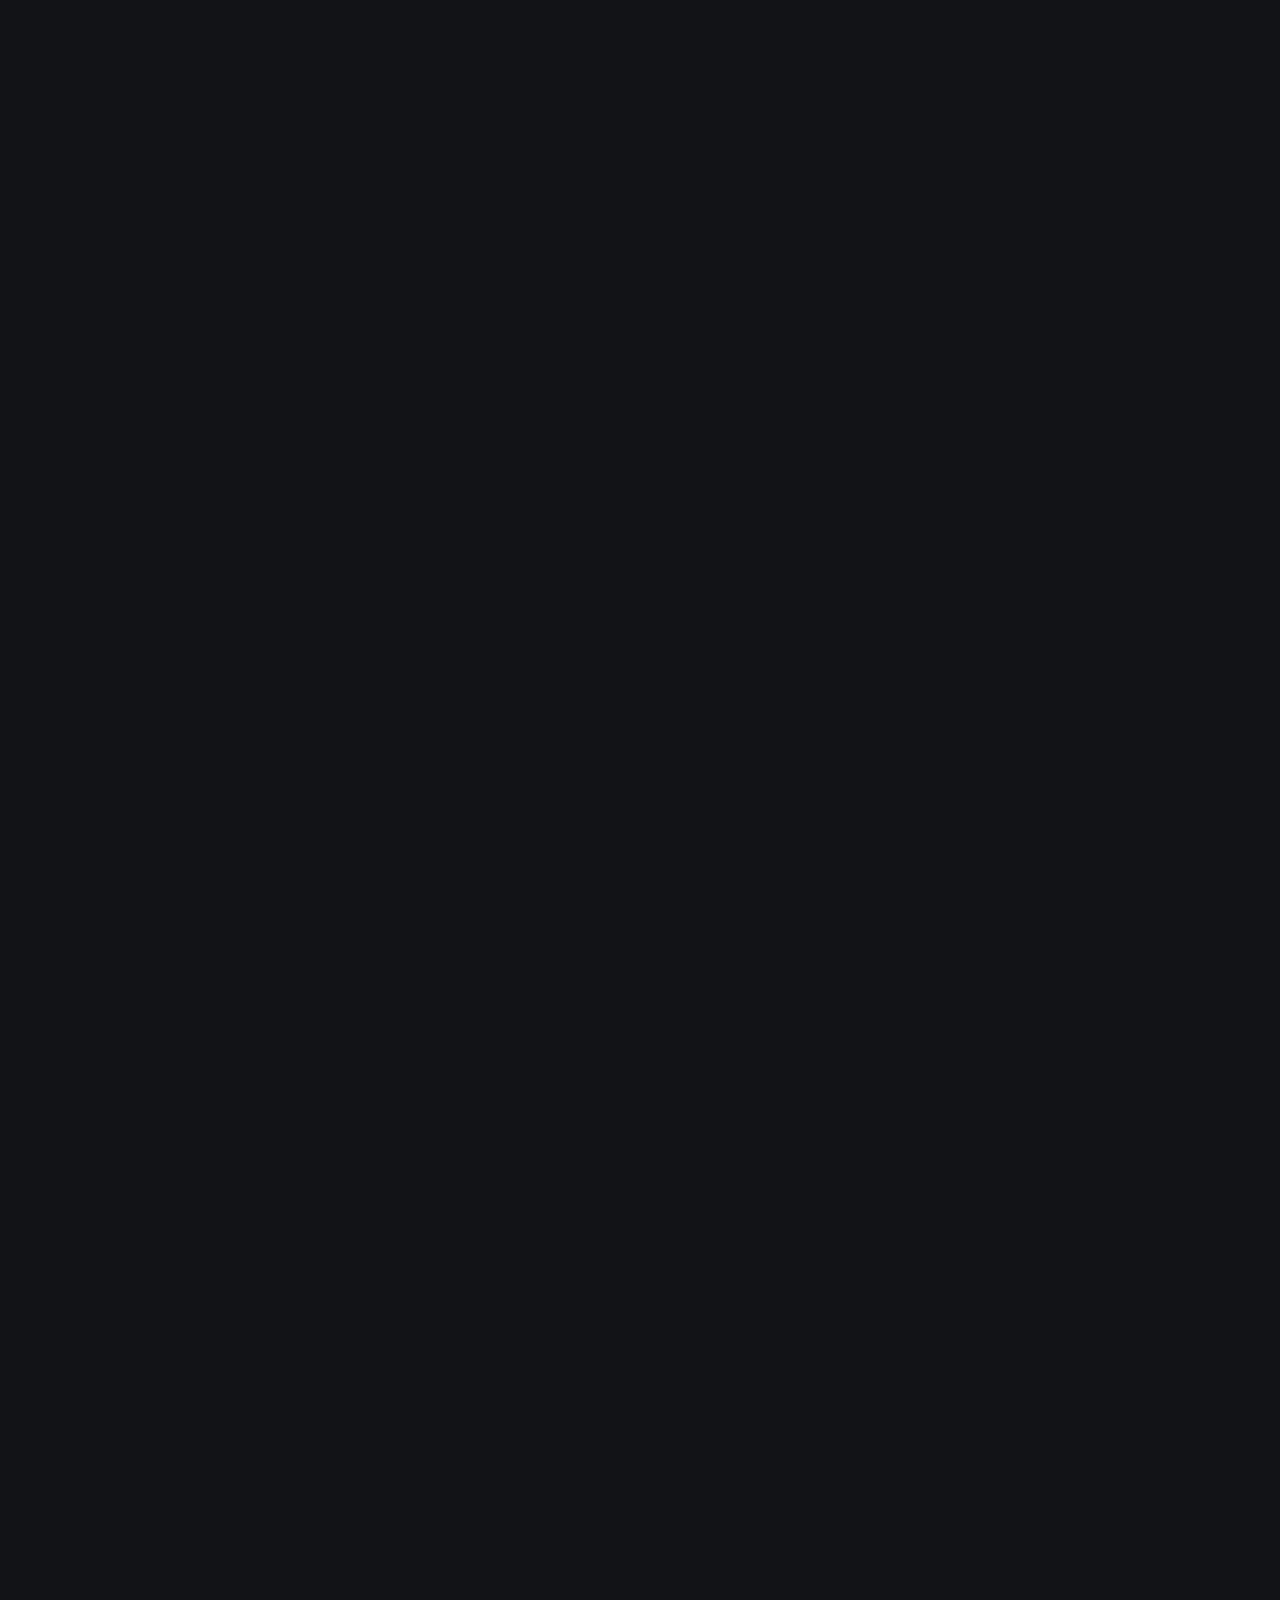
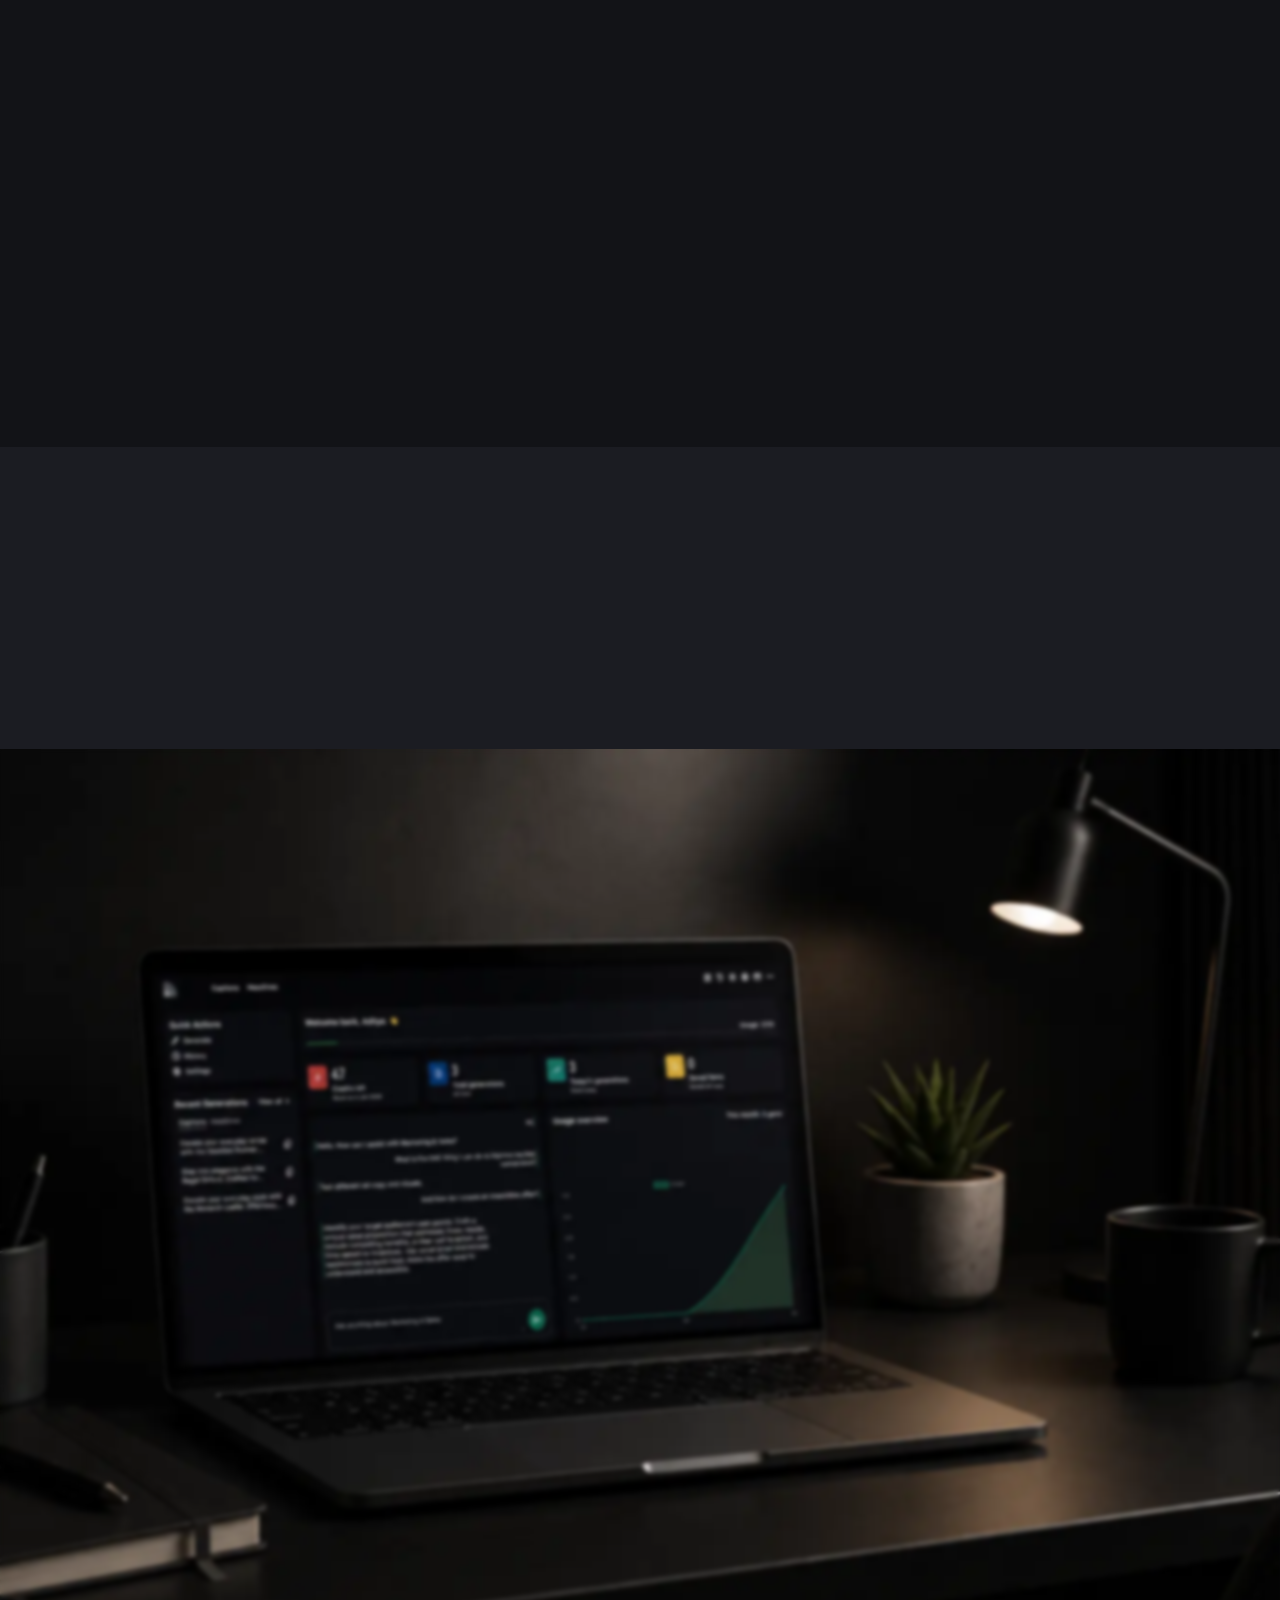
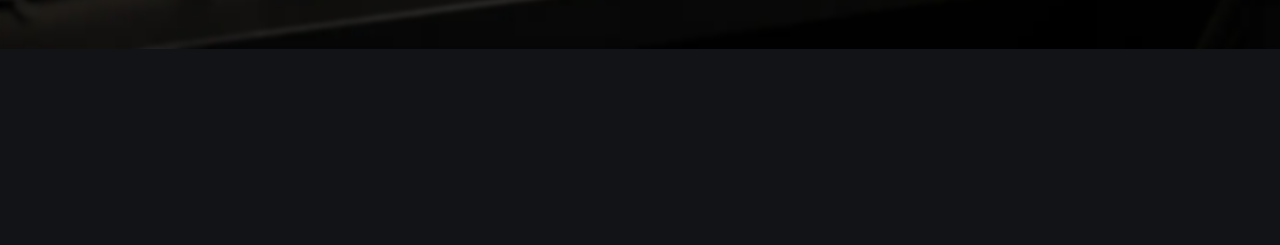
==== commit 786ea8ff: "Added mockups." ====
--- a/index.html
+++ b/index.html
@@ -21,13 +21,13 @@
 </head>
 
 <body>
-    <!-- <div class="loader p-20 bg-main center">
+    <div class="loader p-20 bg-main center">
         <svg width="600" height="120" viewBox="0 0 600 120" fill="none" xmlns="http://www.w3.org/2000/svg">
             <path
                 d="M28.3182 94.2272C23.0152 94.2272 18.2121 92.8636 13.9091 90.1363C9.63638 87.3788 6.24244 83.3333 3.72728 78C1.24244 72.6363 1.14441e-05 66.0606 1.14441e-05 58.2727C1.14441e-05 50.2727 1.28789 43.6212 3.86365 38.3182C6.43941 32.9848 9.86365 29 14.1364 26.3636C18.4394 23.6969 23.1515 22.3636 28.2727 22.3636C32.1818 22.3636 35.4394 23.0303 38.0455 24.3636C40.6818 25.6666 42.803 27.303 44.4091 29.2727C46.0455 31.2121 47.2879 33.1212 48.1364 35H48.7273V-3.05176e-05H68.0455V93.0909H48.9546V81.9091H48.1364C47.2273 83.8485 45.9394 85.7727 44.2727 87.6818C42.6364 89.5606 40.5 91.1212 37.8636 92.3636C35.2576 93.606 32.0758 94.2272 28.3182 94.2272ZM34.4546 78.8182C37.5758 78.8182 40.2121 77.9697 42.3636 76.2727C44.5455 74.5454 46.2121 72.1363 47.3636 69.0454C48.5455 65.9545 49.1364 62.3333 49.1364 58.1818C49.1364 54.0303 48.5606 50.4242 47.4091 47.3636C46.2576 44.303 44.5909 41.9394 42.4091 40.2727C40.2273 38.606 37.5758 37.7727 34.4546 37.7727C31.2727 37.7727 28.5909 38.6363 26.4091 40.3636C24.2273 42.0909 22.5758 44.4848 21.4546 47.5454C20.3333 50.606 19.7727 54.1515 19.7727 58.1818C19.7727 62.2424 20.3333 65.8333 21.4546 68.9545C22.6061 72.0454 24.2576 74.4697 26.4091 76.2272C28.5909 77.9545 31.2727 78.8182 34.4546 78.8182ZM115.784 94.4545C108.602 94.4545 102.42 93 97.2386 90.0909C92.0871 87.1515 88.1174 83 85.3296 77.6363C82.5417 72.2424 81.1477 65.8636 81.1477 58.5C81.1477 51.3182 82.5417 45.0151 85.3296 39.5909C88.1174 34.1666 92.0417 29.9394 97.1023 26.9091C102.193 23.8788 108.163 22.3636 115.011 22.3636C119.617 22.3636 123.905 23.106 127.875 24.5909C131.875 26.0454 135.36 28.2424 138.33 31.1818C141.33 34.1212 143.663 37.8182 145.33 42.2727C146.996 46.6969 147.83 51.8788 147.83 57.8182V63.1363H88.875V51.1363H129.602C129.602 48.3485 128.996 45.8788 127.784 43.7272C126.572 41.5757 124.89 39.8939 122.739 38.6818C120.617 37.4394 118.148 36.8182 115.33 36.8182C112.39 36.8182 109.784 37.5 107.511 38.8636C105.269 40.1969 103.511 42 102.239 44.2727C100.966 46.5151 100.314 49.0151 100.284 51.7727V63.1818C100.284 66.6363 100.92 69.6212 102.193 72.1363C103.496 74.6515 105.33 76.5909 107.693 77.9545C110.057 79.3182 112.86 80 116.102 80C118.254 80 120.223 79.6969 122.011 79.0909C123.799 78.4848 125.33 77.5757 126.602 76.3636C127.875 75.1515 128.845 73.6666 129.511 71.9091L147.42 73.0909C146.511 77.3939 144.648 81.1515 141.83 84.3636C139.042 87.5454 135.436 90.0303 131.011 91.8182C126.617 93.5757 121.542 94.4545 115.784 94.4545ZM223.682 23.2727L199.273 93.0909H177.455L153.045 23.2727H173.5L188 73.2272H188.727L203.182 23.2727H223.682ZM291.682 43.1818L273.955 44.2727C273.652 42.7575 273 41.3939 272 40.1818C271 38.9394 269.682 37.9545 268.045 37.2272C266.439 36.4697 264.515 36.0909 262.273 36.0909C259.273 36.0909 256.742 36.7272 254.682 38C252.621 39.2424 251.591 40.9091 251.591 43C251.591 44.6666 252.258 46.0757 253.591 47.2272C254.924 48.3788 257.212 49.303 260.455 50L273.091 52.5454C279.879 53.9394 284.939 56.1818 288.273 59.2727C291.606 62.3636 293.273 66.4242 293.273 71.4545C293.273 76.0303 291.924 80.0454 289.227 83.5C286.561 86.9545 282.894 89.6515 278.227 91.5909C273.591 93.5 268.242 94.4545 262.182 94.4545C252.939 94.4545 245.576 92.5303 240.091 88.6818C234.636 84.803 231.439 79.5303 230.5 72.8636L249.545 71.8636C250.121 74.6818 251.515 76.8333 253.727 78.3182C255.939 79.7727 258.773 80.5 262.227 80.5C265.621 80.5 268.348 79.8485 270.409 78.5454C272.5 77.2121 273.561 75.5 273.591 73.4091C273.561 71.6515 272.818 70.2121 271.364 69.0909C269.909 67.9394 267.667 67.0606 264.636 66.4545L252.545 64.0454C245.727 62.6818 240.652 60.3182 237.318 56.9545C234.015 53.5909 232.364 49.303 232.364 44.0909C232.364 39.606 233.576 35.7424 236 32.5C238.455 29.2575 241.894 26.7575 246.318 25C250.773 23.2424 255.985 22.3636 261.955 22.3636C270.773 22.3636 277.712 24.2272 282.773 27.9545C287.864 31.6818 290.833 36.7575 291.682 43.1818ZM305.466 119.273V23.2727H324.557V35H325.42C326.269 33.1212 327.496 31.2121 329.102 29.2727C330.739 27.303 332.86 25.6666 335.466 24.3636C338.102 23.0303 341.375 22.3636 345.284 22.3636C350.375 22.3636 355.072 23.6969 359.375 26.3636C363.678 29 367.117 32.9848 369.693 38.3182C372.269 43.6212 373.557 50.2727 373.557 58.2727C373.557 66.0606 372.299 72.6363 369.784 78C367.299 83.3333 363.905 87.3788 359.602 90.1363C355.33 92.8636 350.542 94.2272 345.239 94.2272C341.481 94.2272 338.284 93.606 335.648 92.3636C333.042 91.1212 330.905 89.5606 329.239 87.6818C327.572 85.7727 326.299 83.8485 325.42 81.9091H324.83V119.273H305.466ZM324.42 58.1818C324.42 62.3333 324.996 65.9545 326.148 69.0454C327.299 72.1363 328.966 74.5454 331.148 76.2727C333.33 77.9697 335.981 78.8182 339.102 78.8182C342.254 78.8182 344.92 77.9545 347.102 76.2272C349.284 74.4697 350.936 72.0454 352.057 68.9545C353.208 65.8333 353.784 62.2424 353.784 58.1818C353.784 54.1515 353.223 50.606 352.102 47.5454C350.981 44.4848 349.33 42.0909 347.148 40.3636C344.966 38.6363 342.284 37.7727 339.102 37.7727C335.951 37.7727 333.284 38.606 331.102 40.2727C328.951 41.9394 327.299 44.303 326.148 47.3636C324.996 50.4242 324.42 54.0303 324.42 58.1818ZM406.375 94.4091C401.92 94.4091 397.951 93.6363 394.466 92.0909C390.981 90.5151 388.223 88.1969 386.193 85.1363C384.193 82.0454 383.193 78.1969 383.193 73.5909C383.193 69.7121 383.905 66.4545 385.33 63.8182C386.754 61.1818 388.693 59.0606 391.148 57.4545C393.602 55.8485 396.39 54.6363 399.511 53.8182C402.663 53 405.966 52.4242 409.42 52.0909C413.481 51.6666 416.754 51.2727 419.239 50.9091C421.723 50.5151 423.527 49.9394 424.648 49.1818C425.769 48.4242 426.33 47.303 426.33 45.8182V45.5454C426.33 42.6666 425.42 40.4394 423.602 38.8636C421.814 37.2878 419.269 36.5 415.966 36.5C412.481 36.5 409.708 37.2727 407.648 38.8182C405.587 40.3333 404.223 42.2424 403.557 44.5454L385.648 43.0909C386.557 38.8485 388.345 35.1818 391.011 32.0909C393.678 28.9697 397.117 26.5757 401.33 24.9091C405.572 23.2121 410.481 22.3636 416.057 22.3636C419.936 22.3636 423.648 22.8182 427.193 23.7272C430.769 24.6363 433.936 26.0454 436.693 27.9545C439.481 29.8636 441.678 32.3182 443.284 35.3182C444.89 38.2878 445.693 41.8485 445.693 46V93.0909H427.33V83.4091H426.784C425.663 85.5909 424.163 87.5151 422.284 89.1818C420.405 90.8182 418.148 92.106 415.511 93.0454C412.875 93.9545 409.83 94.4091 406.375 94.4091ZM411.92 81.0454C414.769 81.0454 417.284 80.4848 419.466 79.3636C421.648 78.2121 423.36 76.6666 424.602 74.7272C425.845 72.7879 426.466 70.5909 426.466 68.1363V60.7272C425.86 61.1212 425.027 61.4848 423.966 61.8182C422.936 62.1212 421.769 62.4091 420.466 62.6818C419.163 62.9242 417.86 63.1515 416.557 63.3636C415.254 63.5454 414.072 63.7121 413.011 63.8636C410.739 64.1969 408.754 64.7272 407.057 65.4545C405.36 66.1818 404.042 67.1666 403.102 68.4091C402.163 69.6212 401.693 71.1363 401.693 72.9545C401.693 75.5909 402.648 77.606 404.557 79C406.496 80.3636 408.951 81.0454 411.92 81.0454ZM492.261 94.4545C485.11 94.4545 478.958 92.9394 473.807 89.9091C468.686 86.8485 464.746 82.606 461.989 77.1818C459.261 71.7575 457.898 65.5151 457.898 58.4545C457.898 51.303 459.277 45.0303 462.034 39.6363C464.822 34.2121 468.777 29.9848 473.898 26.9545C479.019 23.8939 485.11 22.3636 492.17 22.3636C498.261 22.3636 503.595 23.4697 508.17 25.6818C512.746 27.8939 516.367 31 519.034 35C521.701 39 523.17 43.6969 523.443 49.0909H505.17C504.655 45.606 503.292 42.803 501.08 40.6818C498.898 38.5303 496.034 37.4545 492.489 37.4545C489.489 37.4545 486.867 38.2727 484.625 39.9091C482.413 41.5151 480.686 43.8636 479.443 46.9545C478.201 50.0454 477.58 53.7879 477.58 58.1818C477.58 62.6363 478.186 66.4242 479.398 69.5454C480.64 72.6666 482.383 75.0454 484.625 76.6818C486.867 78.3182 489.489 79.1363 492.489 79.1363C494.701 79.1363 496.686 78.6818 498.443 77.7727C500.231 76.8636 501.701 75.5454 502.852 73.8182C504.034 72.0606 504.807 69.9545 505.17 67.5H523.443C523.14 72.8333 521.686 77.5303 519.08 81.5909C516.504 85.6212 512.943 88.7727 508.398 91.0454C503.852 93.3182 498.473 94.4545 492.261 94.4545ZM567.659 94.4545C560.477 94.4545 554.295 93 549.114 90.0909C543.962 87.1515 539.992 83 537.205 77.6363C534.417 72.2424 533.023 65.8636 533.023 58.5C533.023 51.3182 534.417 45.0151 537.205 39.5909C539.992 34.1666 543.917 29.9394 548.977 26.9091C554.068 23.8788 560.038 22.3636 566.886 22.3636C571.492 22.3636 575.78 23.106 579.75 24.5909C583.75 26.0454 587.235 28.2424 590.205 31.1818C593.205 34.1212 595.538 37.8182 597.205 42.2727C598.871 46.6969 599.705 51.8788 599.705 57.8182V63.1363H540.75V51.1363H581.477C581.477 48.3485 580.871 45.8788 579.659 43.7272C578.447 41.5757 576.765 39.8939 574.614 38.6818C572.492 37.4394 570.023 36.8182 567.205 36.8182C564.265 36.8182 561.659 37.5 559.386 38.8636C557.144 40.1969 555.386 42 554.114 44.2727C552.841 46.5151 552.189 49.0151 552.159 51.7727V63.1818C552.159 66.6363 552.795 69.6212 554.068 72.1363C555.371 74.6515 557.205 76.5909 559.568 77.9545C561.932 79.3182 564.735 80 567.977 80C570.129 80 572.098 79.6969 573.886 79.0909C575.674 78.4848 577.205 77.5757 578.477 76.3636C579.75 75.1515 580.72 73.6666 581.386 71.9091L599.295 73.0909C598.386 77.3939 596.523 81.1515 593.705 84.3636C590.917 87.5454 587.311 90.0303 582.886 91.8182C578.492 93.5757 573.417 94.4545 567.659 94.4545Z"
                 fill="#F4F4F6" />
         </svg>
-    </div> -->
+    </div>
 
     <svg style="position: absolute; width: 0; height: 0;">
         <filter id="glass" x="-50%" y="-50%" width="200%" height="200%" primitiveUnits="objectBoundingBox">
@@ -89,6 +89,7 @@
             <div class="spare-element"></div>
 
             <ul class="list column gap-16 text-right">
+                <li><a href="/mockup.html" class="link uppercase fw-500">mockups</a></li>
                 <li><a href="/index.html#explore" class="link uppercase fw-500">about</a></li>
                 <li><a href="/index.html#enquire" class="link uppercase fw-500">enquire</a></li>
                 <li><a href="/index.html#work" class="link uppercase fw-500">work with me</a></li>
@@ -289,6 +290,7 @@
             <hr class="divider">
 
             <div class="grid cols-auto-320 gap-16 w-full">
+                <a href="/mockup.html" class="link uppercase">mockups</a>
                 <a href="/index.html#explore" class="link uppercase">about</a>
                 <a href="/index.html#enquire" class="link uppercase">enquire</a>
                 <a href="/index.html#work" class="link uppercase">work with me</a>
--- a/styles/utility.css
+++ b/styles/utility.css
@@ -72,7 +72,7 @@
 /* ! ANIMATIONS */
 /* ================================================== */
 
-/* .section {
+.section {
     opacity: 0;
     transform: translateY(20px);
     transition:
@@ -92,7 +92,7 @@
         transform: none;
         transition: none;
     }
-} */
+}
 
 /* ================================================== */
 /* HEADER */
